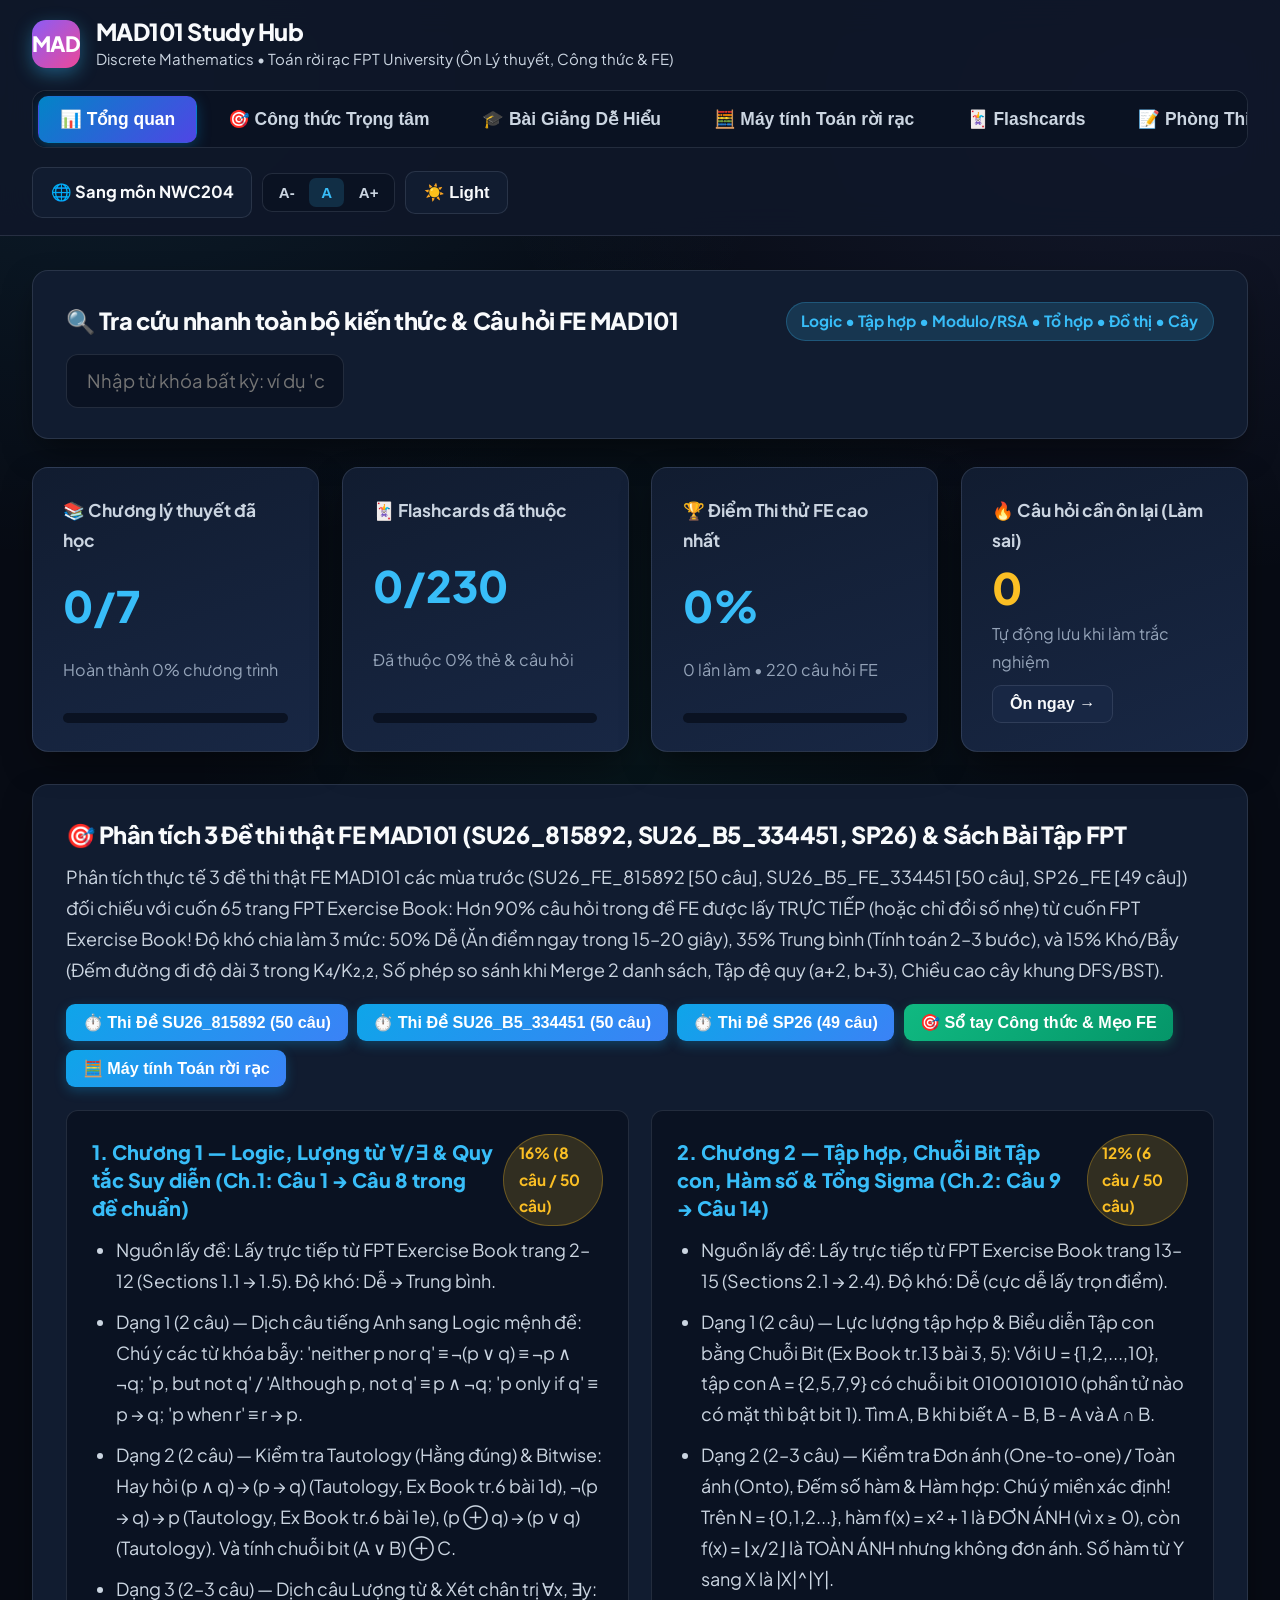
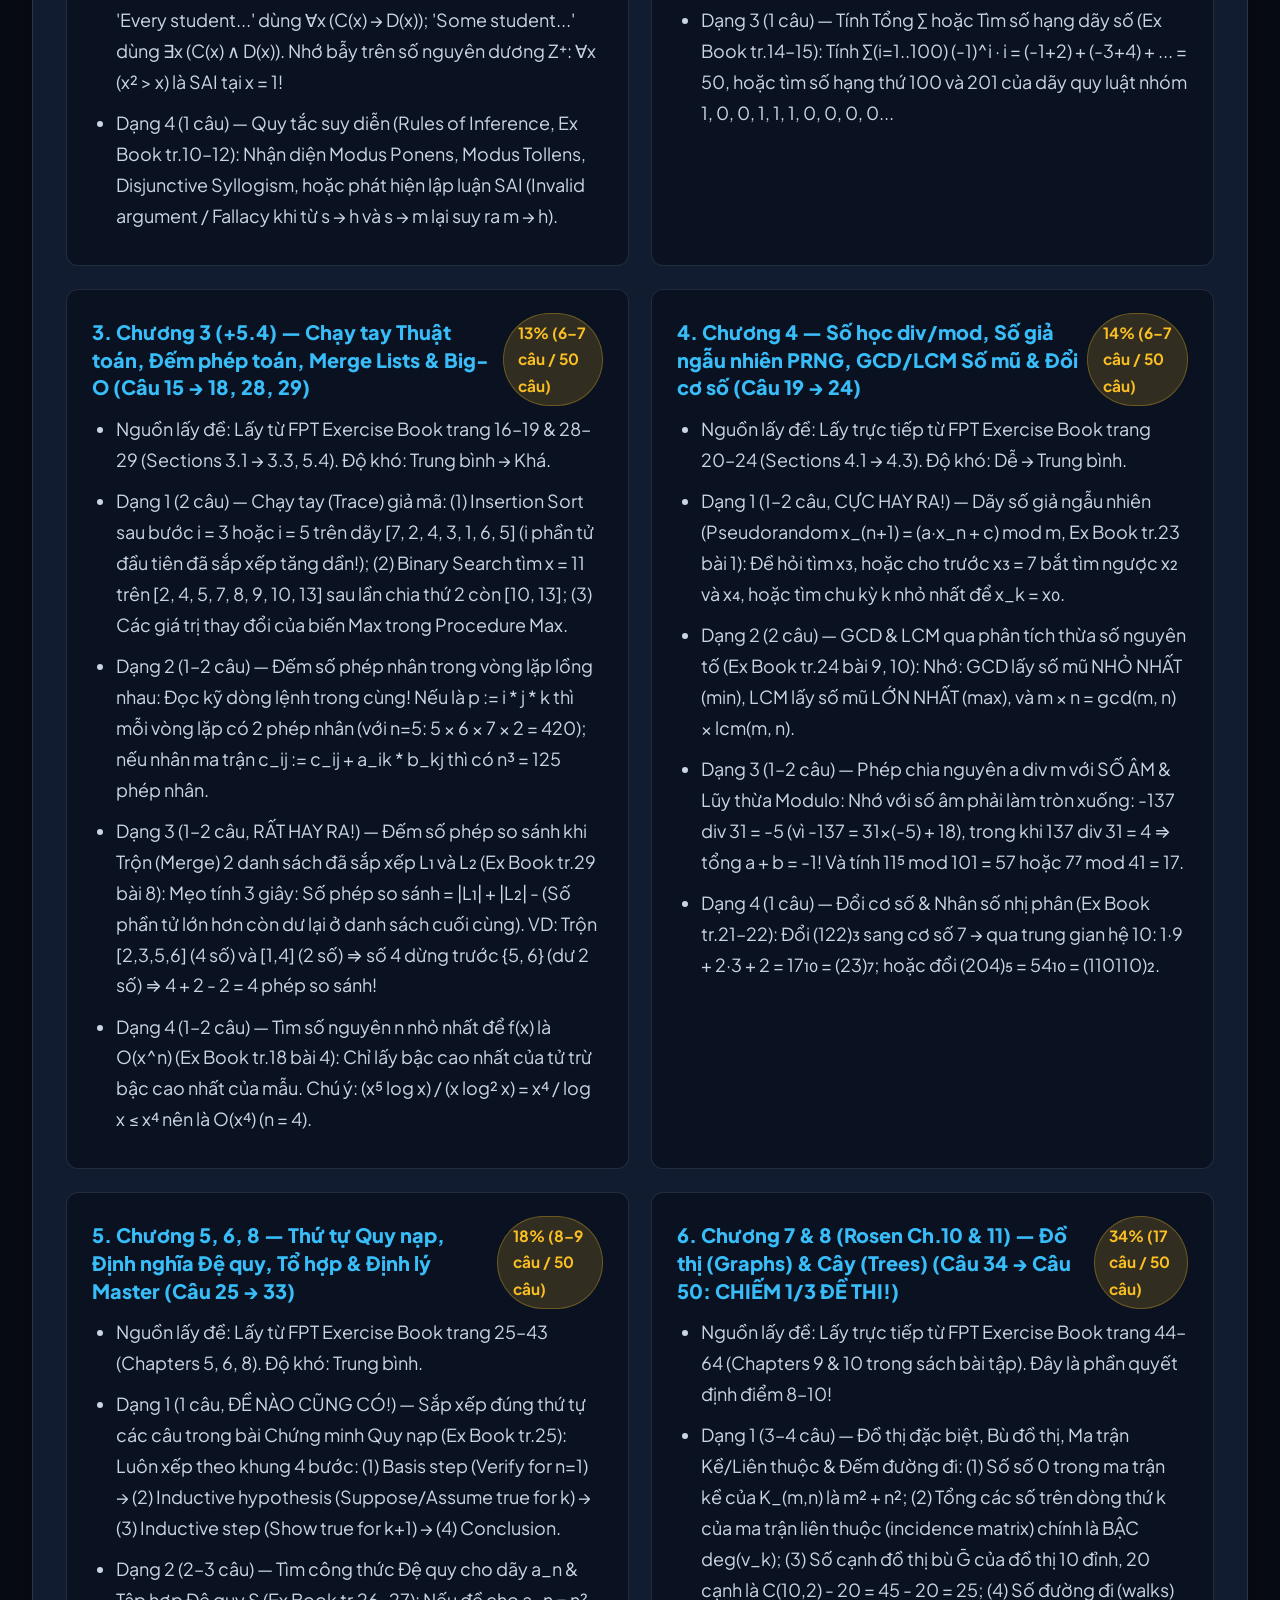
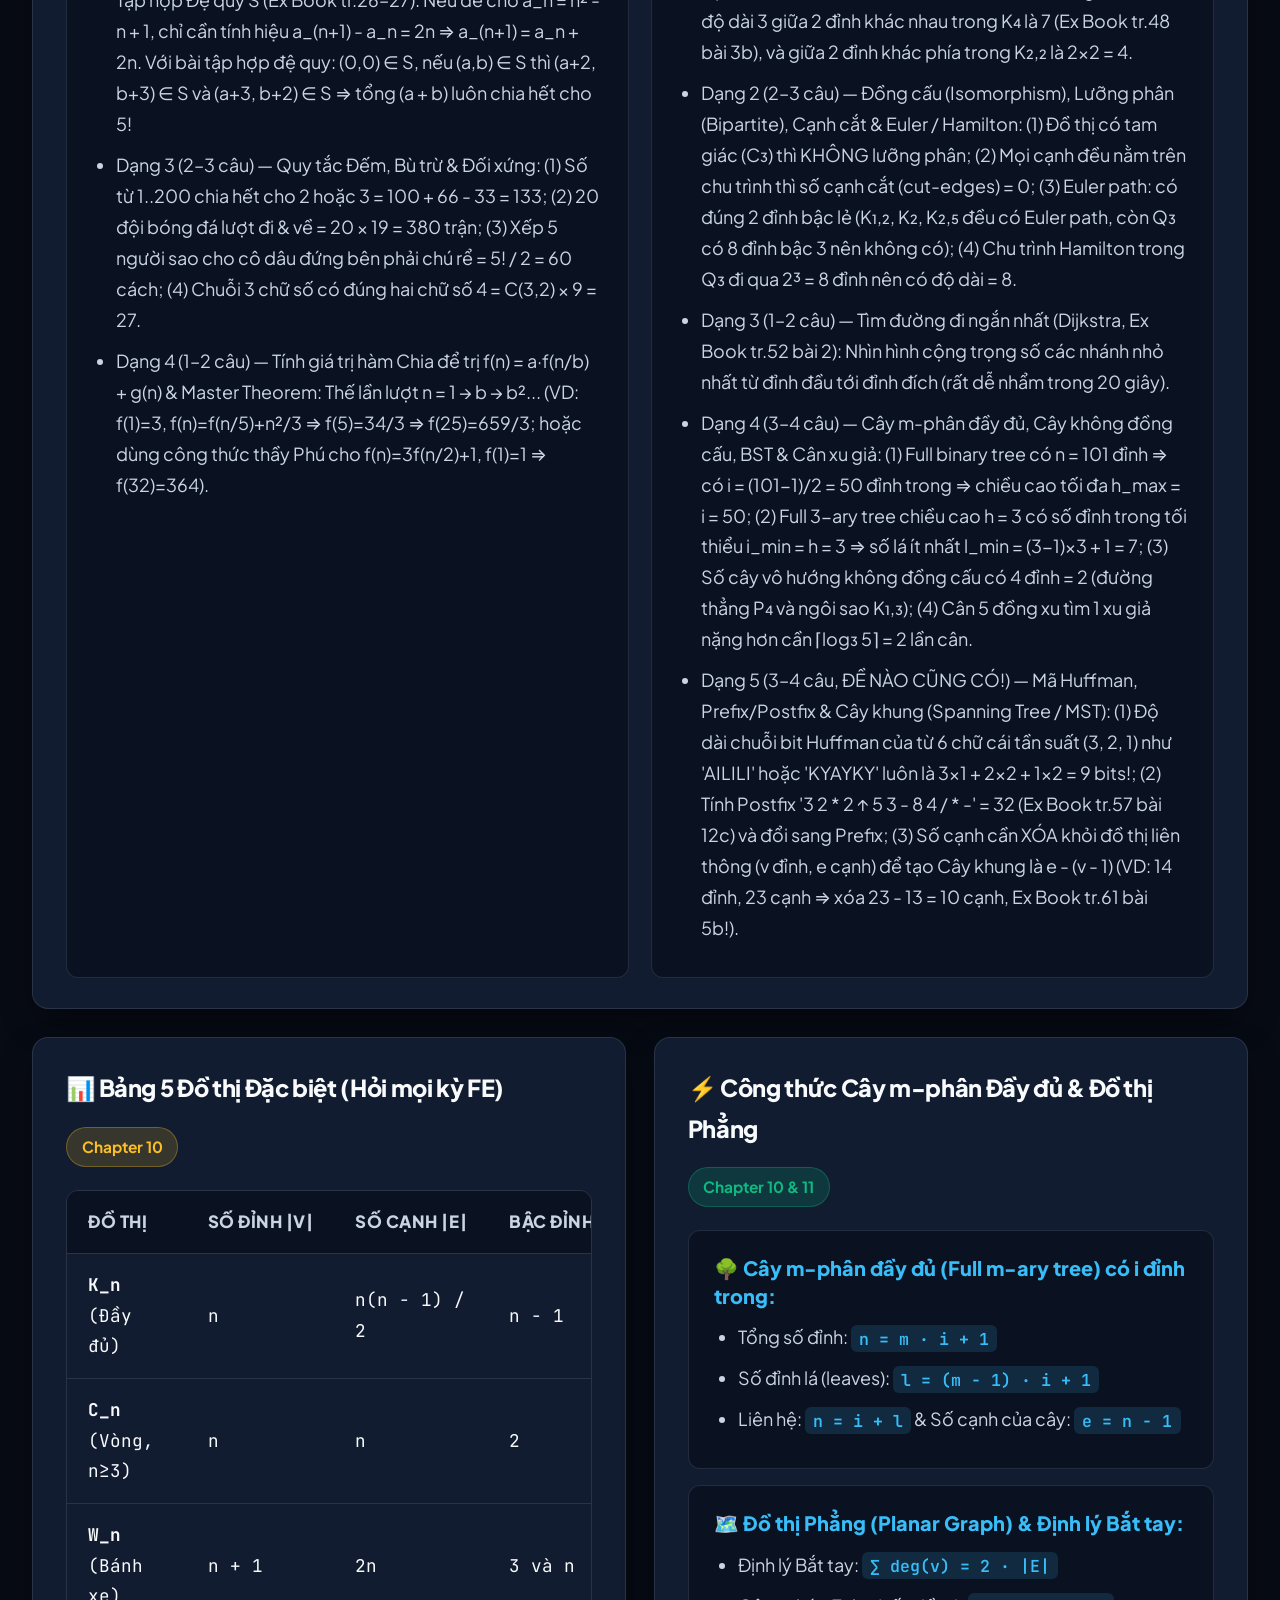
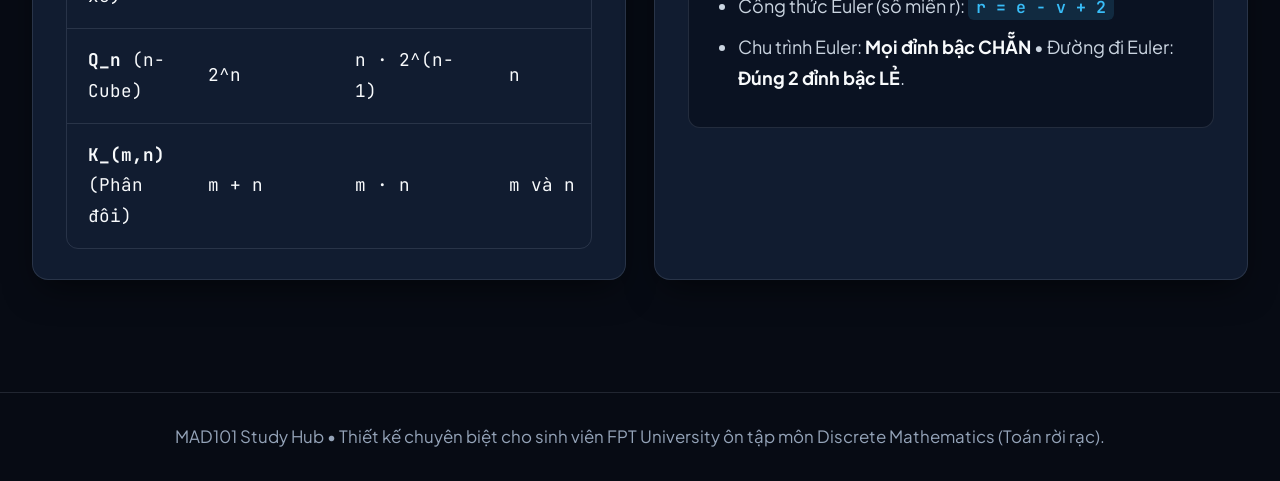
==== mad101.html @ f0895358 "On thi" ====
<!DOCTYPE html>
<html lang="vi">
<head>
  <meta charset="UTF-8" />
  <meta name="viewport" content="width=device-width, initial-scale=1.0" />
  <title>MAD101 Study Hub — Discrete Mathematics (FPT University)</title>
  <link rel="preconnect" href="https://fonts.googleapis.com" />
  <link rel="preconnect" href="https://fonts.gstatic.com" crossorigin />
  <link href="https://fonts.googleapis.com/css2?family=Inter:wght@400;500;600;700;800&family=JetBrains+Mono:wght@500;700&family=Plus+Jakarta+Sans:wght@500;600;700;800&display=swap" rel="stylesheet" />
  <link rel="stylesheet" href="css/styles.css" />
</head>
<body>
  <!-- Header -->
  <header class="app-header">
    <div class="header-inner">
      <a href="#" class="brand" onclick="switchTab('dashboard'); return false;">
        <div class="brand-logo" style="background:linear-gradient(135deg,#8b5cf6,#ec4899);">MAD</div>
        <div>
          <span class="brand-title">MAD101 Study Hub</span>
          <span class="brand-subtitle">Discrete Mathematics • Toán rời rạc FPT University (Ôn Lý thuyết, Công thức &amp; FE)</span>
        </div>
      </a>

      <nav class="nav-tabs" aria-label="Điều hướng chính">
        <button class="nav-tab active" data-tab="dashboard">📊 Tổng quan</button>
        <button class="nav-tab" data-tab="cheatsheet">🎯 Công thức Trọng tâm</button>
        <button class="nav-tab" data-tab="theory">🎓 Bài Giảng Dễ Hiểu</button>
        <button class="nav-tab" data-tab="tools">🧮 Máy tính Toán rời rạc</button>
        <button class="nav-tab" data-tab="flashcards">🃏 Flashcards</button>
        <button class="nav-tab" data-tab="quiz">📝 Phòng Thi Thử FE (60p)</button>
      </nav>

      <div class="header-actions">
        <a href="index.html" class="icon-btn" style="text-decoration:none;" title="Chuyển sang trang học môn NWC204 (Computer Networking)">🌐 Sang môn NWC204</a>
        <div class="font-size-group" title="Điều chỉnh kích thước chữ trên toàn trang">
          <button class="font-btn" data-scale="0.95" onclick="setFontScale(0.95)">A-</button>
          <button class="font-btn active" data-scale="1.05" onclick="setFontScale(1.05)">A</button>
          <button class="font-btn" data-scale="1.18" onclick="setFontScale(1.18)">A+</button>
        </div>
        <button class="icon-btn" id="theme-toggle-btn" title="Đổi giao diện Sáng / Tối">☀️ Light</button>
      </div>
    </div>
  </header>

  <!-- Main Content -->
  <main class="main-container">
    <!-- ==================== TAB 1: DASHBOARD ==================== -->
    <section class="tab-panel active" id="tab-dashboard">
      <!-- Quick Global Search -->
      <div class="card" style="margin-bottom:1.5rem;">
        <div class="card-header" style="margin-bottom:0.65rem;">
          <div class="card-title">🔍 Tra cứu nhanh toàn bộ kiến thức &amp; Câu hỏi FE MAD101</div>
          <span class="badge">Logic • Tập hợp • Modulo/RSA • Tổ hợp • Đồ thị • Cây</span>
        </div>
        <input
          type="text"
          id="global-search-input"
          class="form-control"
          placeholder="Nhập từ khóa bất kỳ: ví dụ 'contrapositive', 'Euler', 'Pigeonhole', 'RSA', 'm-ary tree', 'Master theorem', 'prefix'..."
        />
        <div
          id="global-search-results"
          style="display:none;margin-top:0.75rem;background:var(--bg-input);border:1px solid var(--border);border-radius:8px;max-height:360px;overflow-y:auto;"
        ></div>
      </div>

      <!-- Progress Stats -->
      <div class="grid-4">
        <div class="card stat-card">
          <span class="stat-label">📚 Chương lý thuyết đã học</span>
          <div class="stat-value" id="stat-chapters-val">0/8</div>
          <div class="stat-sub" id="stat-chapters-sub">Hoàn thành 0% chương trình</div>
          <div class="progress-bar"><div class="progress-fill" id="stat-chapters-bar" style="width:0%"></div></div>
        </div>

        <div class="card stat-card">
          <span class="stat-label">🃏 Flashcards đã thuộc</span>
          <div class="stat-value" id="stat-fc-val">0/52</div>
          <div class="stat-sub" id="stat-fc-sub">Đã thuộc 0% thẻ &amp; câu hỏi</div>
          <div class="progress-bar"><div class="progress-fill" id="stat-fc-bar" style="width:0%"></div></div>
        </div>

        <div class="card stat-card">
          <span class="stat-label">🏆 Điểm Thi thử FE cao nhất</span>
          <div class="stat-value" id="stat-quiz-val">0%</div>
          <div class="stat-sub" id="stat-quiz-sub">0 lần làm bài</div>
          <div class="progress-bar"><div class="progress-fill" id="stat-quiz-bar" style="width:0%"></div></div>
        </div>

        <div class="card stat-card">
          <span class="stat-label">🔥 Câu hỏi cần ôn lại (Làm sai)</span>
          <div class="stat-value" id="stat-wrong-val" style="color:var(--warning);">0</div>
          <div class="stat-sub">Tự động lưu khi làm trắc nghiệm</div>
          <div style="margin-top:0.5rem;">
            <button class="btn btn-secondary btn-sm" onclick="switchTab('quiz')">Ôn ngay &rarr;</button>
          </div>
        </div>
      </div>

      <!-- FE Breakdown -->
      <div class="card" id="fe-analysis-container" style="margin-bottom:1.5rem;"></div>

      <!-- Quick Reference Summary Tables -->
      <div class="grid-2">
        <div class="card">
          <div class="card-header">
            <h2 class="card-title">📊 Bảng 5 Đồ thị Đặc biệt (Hỏi mọi kỳ FE)</h2>
            <span class="badge badge-warning">Chapter 10</span>
          </div>
          <div class="table-wrap">
            <table>
              <thead>
                <tr>
                  <th>Đồ thị</th>
                  <th>Số đỉnh |V|</th>
                  <th>Số cạnh |E|</th>
                  <th>Bậc đỉnh</th>
                  <th>Sắc số χ(G)</th>
                </tr>
              </thead>
              <tbody class="mono">
                <tr><td><strong>K_n</strong> (Đầy đủ)</td><td>n</td><td>n(n - 1) / 2</td><td>n - 1</td><td>n</td></tr>
                <tr><td><strong>C_n</strong> (Vòng, n≥3)</td><td>n</td><td>n</td><td>2</td><td>2 (n chẵn) / 3 (n lẻ)</td></tr>
                <tr><td><strong>W_n</strong> (Bánh xe)</td><td>n + 1</td><td>2n</td><td>3 và n</td><td>3 (n chẵn) / 4 (n lẻ)</td></tr>
                <tr><td><strong>Q_n</strong> (n-Cube)</td><td>2^n</td><td>n · 2^(n-1)</td><td>n</td><td>2 (Phân đôi)</td></tr>
                <tr><td><strong>K_(m,n)</strong> (Phân đôi)</td><td>m + n</td><td>m · n</td><td>m và n</td><td>2 (Phân đôi)</td></tr>
              </tbody>
            </table>
          </div>
        </div>

        <div class="card">
          <div class="card-header">
            <h2 class="card-title">⚡ Công thức Cây m-phân Đầy đủ &amp; Đồ thị Phẳng</h2>
            <span class="badge badge-success">Chapter 10 &amp; 11</span>
          </div>
          <div class="theory-box" style="margin-bottom:0.85rem;">
            <h4>🌳 Cây m-phân đầy đủ (Full m-ary tree) có i đỉnh trong:</h4>
            <ul>
              <li>Tổng số đỉnh: <strong><code>n = m · i + 1</code></strong></li>
              <li>Số đỉnh lá (leaves): <strong><code>l = (m - 1) · i + 1</code></strong></li>
              <li>Liên hệ: <strong><code>n = i + l</code></strong> &amp; Số cạnh của cây: <strong><code>e = n - 1</code></strong></li>
            </ul>
          </div>
          <div class="theory-box">
            <h4>🗺️ Đồ thị Phẳng (Planar Graph) &amp; Định lý Bắt tay:</h4>
            <ul>
              <li>Định lý Bắt tay: <strong><code>∑ deg(v) = 2 · |E|</code></strong></li>
              <li>Công thức Euler (số miền r): <strong><code>r = e - v + 2</code></strong></li>
              <li>Chu trình Euler: <strong>Mọi đỉnh bậc CHẴN</strong> • Đường đi Euler: <strong>Đúng 2 đỉnh bậc LẺ</strong>.</li>
            </ul>
          </div>
        </div>
      </div>
    </section>

    <!-- ==================== TAB 2: CHEAT SHEET (CÔNG THỨC TRỌNG TÂM) ==================== -->
    <section class="tab-panel" id="tab-cheatsheet">
      <div class="card" style="margin-bottom:1.5rem;">
        <div class="card-header" style="margin-bottom:0.85rem;">
          <div>
            <h2 class="card-title">🎯 Sổ tay Tổng hợp Công thức &amp; Mẹo Giải Nhanh FE MAD101</h2>
            <p style="font-size:0.95rem;color:var(--text-secondary);margin-top:0.25rem;">
              Tổng hợp toàn bộ công thức tính nhanh cho 8 chuyên đề trong đề thi cuối kỳ MAD101.
            </p>
          </div>
          <span class="badge badge-warning">Chuẩn Rosen</span>
        </div>
        <input
          type="text"
          id="cheatsheet-filter-input"
          class="form-control"
          placeholder="🔎 Gõ từ khóa để lọc nhanh công thức (VD: 'contrapositive', 'Euler', 'Pigeonhole', 'RSA', 'Master', 'm-ary', 'Preorder')..."
        />
      </div>

      <div class="card" style="margin-bottom:1.5rem;">
        <div class="card-header">
          <h3 class="card-title">⚡ Bảng Phản Xạ: "Nhìn Dạng Bài Đề FE &rarr; Áp Dụng Công Thức Ngay"</h3>
          <span class="badge">Mẹo Giải 15 Giây</span>
        </div>
        <div class="table-wrap">
          <table>
            <thead>
              <tr>
                <th style="width:20%;">Chuyên đề</th>
                <th style="width:42%;">Khi đề bài hỏi...</th>
                <th style="width:38%;">Công thức &amp; Cách bấm máy / Giải nhanh ✅</th>
              </tr>
            </thead>
            <tbody>
              <tr class="cs-item">
                <td><span class="badge">Ch.1: Logic</span></td>
                <td>Tìm mệnh đề tương đương với <code>p → q</code> hoặc tìm <strong>Contrapositive / Converse / Inverse</strong>?</td>
                <td>• <strong>Tương đương với <code>p → q</code>:</strong> <strong><code>¬q → ¬p</code></strong> (Contrapositive) và <strong><code>¬p ∨ q</code></strong>.<br/>• <strong>Converse (Đảo):</strong> <code>q → p</code><br/>• <strong>Inverse (Nghịch đảo):</strong> <code>¬p → ¬q</code><br/>• <strong>Phủ định <code>¬(p → q)</code>:</strong> <strong><code>p ∧ ¬q</code></strong>.</td>
              </tr>
              <tr class="cs-item">
                <td><span class="badge">Ch.1: Suy diễn</span></td>
                <td>Phân biệt 4 quy tắc suy diễn: <strong>Modus Ponens, Modus Tollens, Hypothetical Syllogism, Disjunctive Syllogism</strong>?</td>
                <td>• <strong>Modus Ponens:</strong> <code>p</code> và <code>p → q</code> &rArr; <code>q</code><br/>• <strong>Modus Tollens:</strong> <code>¬q</code> và <code>p → q</code> &rArr; <code>¬p</code><br/>• <strong>Hypothetical Syllogism:</strong> <code>p → q</code> và <code>q → r</code> &rArr; <code>p → r</code><br/>• <strong>Disjunctive Syllogism:</strong> <code>p ∨ q</code> và <code>¬p</code> &rArr; <code>q</code>.</td>
              </tr>
              <tr class="cs-item">
                <td><span class="badge">Ch.2: Tập hợp &amp; Hàm</span></td>
                <td>Cho <code>|A| = m</code> và <code>|B| = n</code>. Đếm số tập con, tổng số hàm, số hàm đơn ánh (One-to-one) và song ánh (Bijection)?</td>
                <td>• Số phần tử của Power Set <code>|P(A)|</code> = <strong><code>2<sup>m</sup></code></strong><br/>• Tổng số hàm từ A sang B = <strong><code>n<sup>m</sup></code></strong><br/>• Số hàm <strong>đơn ánh (One-to-one)</strong> = <strong><code>P(n, m) = n! / (n - m)!</code></strong> (với m &le; n)<br/>• Số hàm <strong>song ánh (Bijection)</strong> = <strong><code>n!</code></strong> (khi m = n).</td>
              </tr>
              <tr class="cs-item">
                <td><span class="badge">Ch.3: Big-O</span></td>
                <td>Sắp xếp tốc độ tăng trưởng của các hàm hoặc tìm Big-O của tích/tổng?</td>
                <td>• Thứ tự tăng dần: <strong><code>1 &lt; log n &lt; n &lt; n log n &lt; n<sup>2</sup> &lt; n<sup>3</sup> &lt; 2<sup>n</sup> &lt; n!</code></strong>.<br/>• Tổng <code>f + g</code>: lấy hàm lớn hơn. Tích <code>f &middot; g</code>: nhân 2 bậc cao nhất với nhau.</td>
              </tr>
              <tr class="cs-item">
                <td><span class="badge badge-warning">Ch.4: Modulo &amp; RSA</span></td>
                <td>Tính thương <code>q</code> và số dư <code>r</code> khi chia số âm <code>a &lt; 0</code> cho <code>d &gt; 0</code> (VD: <code>-23</code> chia <code>5</code>)?</td>
                <td>• Nhớ: <strong>Số dư <code>r</code> LUÔN phải thỏa mãn <code>0 &le; r &lt; d</code></strong>!<br/>• Lấy <code>q = ⌊a / d⌋</code> (làm tròn xuống sâu hơn về âm): <code>-23 = 5 &times; (-5) + 2</code> &rArr; <strong><code>q = -5, r = 2</code></strong>.</td>
              </tr>
              <tr class="cs-item">
                <td><span class="badge badge-warning">Ch.4: Modulo &amp; RSA</span></td>
                <td>Tìm nghịch đảo của <code>a mod m</code> hoặc tìm khóa giải mã <code>d</code> trong hệ mật <strong>RSA</strong> (cho <code>p, q, e</code>)?</td>
                <td>• <strong>Nghịch đảo <code>a mod m</code>:</strong> Lấy từng đáp án nhân với <code>a</code> rồi chia <code>m</code>, đáp án nào dư <code>1</code> là đúng!<br/>• <strong>RSA:</strong> Tính <code>&phi;(n) = (p - 1)(q - 1)</code>. Tìm đáp án <code>d</code> sao cho <strong><code>(e &times; d) mod &phi;(n) = 1</code></strong>.</td>
              </tr>
              <tr class="cs-item">
                <td><span class="badge badge-warning">Ch.6: Đếm &amp; Tổ hợp</span></td>
                <td>Nguyên lý Chuồng bồ câu (<strong>Pigeonhole</strong>) &amp; Chia kẹo Euler (<strong>Tổ hợp lặp</strong>)?</td>
                <td>• <strong>Pigeonhole:</strong> Có <code>N</code> vật vào <code>k</code> hộp &rArr; có hộp chứa ít nhất <strong><code>⌈N / k⌉</code></strong> vật. Cần <strong><code>N = k(r - 1) + 1</code></strong> vật để chắc chắn có <code>r</code> vật cùng hộp.<br/>• <strong>Chia kẹo Euler</strong> (<code>x<sub>1</sub> + ... + x<sub>n</sub> = r</code> với <code>x<sub>i</sub> &ge; 0</code>): <strong><code>C(n + r - 1, r)</code></strong>.</td>
              </tr>
              <tr class="cs-item">
                <td><span class="badge badge-warning">Ch.8: Truy hồi &amp; Master</span></td>
                <td>Giải hệ thức truy hồi <code>a_n = c₁·a_(n-1) + c₂·a_(n-2)</code> và Định lý Master <code>T(n) = a·T(n/b) + c·n^d</code>?</td>
                <td>• <strong>Truy hồi:</strong> Giải PT đặc trưng <strong><code>r<sup>2</sup> - c<sub>1</sub>&middot;r - c<sub>2</sub> = 0</code></strong>. Nếu 2 nghiệm <code>r<sub>1</sub> &ne; r<sub>2</sub> &rArr; a<sub>n</sub> = &alpha;&middot;r<sub>1</sub><sup>n</sup> + &beta;&middot;r<sub>2</sub><sup>n</sup></code>; nếu nghiệm kép <code>r<sub>0</sub> &rArr; a<sub>n</sub> = (&alpha; + &beta;&middot;n)r<sub>0</sub><sup>n</sup></code>.<br/>• <strong>Master:</strong> So sánh <code>a</code> và <code>b<sup>d</sup></code>: Nếu <code>a = b<sup>d</sup> &rArr; O(n<sup>d</sup> log n)</code>; nếu <code>a &gt; b<sup>d</sup> &rArr; O(n<sup>log<sub>b</sub> a</sup>)</code>; nếu <code>a &lt; b<sup>d</sup> &rArr; O(n<sup>d</sup>)</code>.</td>
              </tr>
              <tr class="cs-item">
                <td><span class="badge badge-success">Ch.9: Quan hệ</span></td>
                <td>Khi nào quan hệ <code>R</code> là <strong>Quan hệ tương đương (Equivalence)</strong> hoặc <strong>Thứ tự bộ phận (Poset)</strong>?</td>
                <td>• <strong>Equivalence relation:</strong> Phản xạ (Reflexive) + <strong>Đối xứng (Symmetric)</strong> + Bắc cầu (Transitive).<br/>• <strong>Partial ordering (Poset):</strong> Phản xạ (Reflexive) + <strong>Phản xứng (Antisymmetric)</strong> + Bắc cầu (Transitive).</td>
              </tr>
              <tr class="cs-item">
                <td><span class="badge badge-success">Ch.10 &amp; 11: Đồ thị &amp; Cây</span></td>
                <td>Tính số miền đồ thị phẳng, số lá của cây <code>m</code>-phân đầy đủ, và giá trị biểu thức Prefix / Postfix?</td>
                <td>• <strong>Đồ thị phẳng:</strong> <strong><code>r = e - v + 2</code></strong> (nhớ tìm <code>e</code> từ <code>2e = &sum; deg(v)</code>).<br/>• <strong>Cây <code>m</code>-phân đầy đủ:</strong> <strong><code>n = m&middot;i + 1</code></strong> và <strong><code>l = (m - 1)&middot;i + 1</code></strong>.<br/>• <strong>Prefix</strong> (quét từ phải sang trái) • <strong>Postfix</strong> (quét từ trái sang phải).</td>
              </tr>
              <tr class="cs-item">
                <td><span class="badge">File Thầy Phú (Mục 1 &amp; 2)</span></td>
                <td><strong>Luật hấp thụ</strong>, <strong>Hàm ngược <code>f<sup>-1</sup>(y)</code></strong>, <strong>Hàm hợp <code>(g ◦ f)(x)</code></strong> &amp; <strong>Tổng kép <code>&sum;&sum;</code></strong>?</td>
                <td>• <strong>Luật hấp thụ:</strong> <strong><code>p &or; (p &and; q) &equiv; p</code></strong> và <strong><code>p &and; (p &or; q) &equiv; p</code></strong>.<br/>• <strong>Hàm ngược:</strong> <code>f(x) = ax + b &rArr; <strong>f<sup>-1</sup>(y) = (y - b)/a</strong></code> (chỉ có khi f là song ánh).<br/>• <strong>Hàm hợp:</strong> <code>(g ◦ f)(x) = g(f(x))</code> (thay nguyên biểu thức f(x) vào biến x của g).</td>
              </tr>
              <tr class="cs-item">
                <td><span class="badge badge-warning">File Thầy Phú (Mục 3 &amp; 4)</span></td>
                <td><strong>Đổi tiền Tham lam (Greedy)</strong>, <strong>Số giả ngẫu nhiên</strong> &amp; <strong>Mã hóa Bảng chữ cái (STOP &rarr; MPAD)</strong>?</td>
                <td>• <strong>Greedy Change-Making:</strong> Luôn lấy tối đa đồng xu mệnh giá lớn nhất trước (VD: 23 = 2&times;10 + 1&times;2 + 1&times;1 = <strong>4 xu</strong>).<br/>• <strong>Số giả ngẫu nhiên:</strong> <strong><code>x<sub>n+1</sub> = (a&middot;x<sub>n</sub> + c) mod m</code></strong>.<br/>• <strong>Mã hóa chữ cái (A=0..Z=25):</strong> Thay số thứ tự chữ cái vào <code>f(x) = (ax + b) mod 26</code>.</td>
              </tr>
              <tr class="cs-item">
                <td><span class="badge badge-warning">File Thầy Phú (Mục 6.4 &amp; 6.5)</span></td>
                <td>Đếm chuỗi bit <strong>không có 2 số 1 liên tiếp</strong> &amp; Công thức tính chính xác <code>C<sub>1</sub>, C<sub>2</sub></code> của <strong>Định lý Master</strong>?</td>
                <td>• <strong>Không có 2 số 1 liên tiếp:</strong> <code>a<sub>n</sub> = a<sub>n-1</sub> + a<sub>n-2</sub></code> với <strong><code>a<sub>1</sub>=2, a<sub>2</sub>=3, a<sub>3</sub>=5, a<sub>4</sub>=8, a<sub>5</sub>=13, a<sub>6</sub>=21</code></strong>.<br/>• <strong>Master chính xác</strong> (<code>f(n) = a&middot;f(n/b) + c</code>): <strong><code>f(n) = C<sub>1</sub>&middot;n<sup>log<sub>b</sub> a</sup> + C<sub>2</sub></code></strong> với <strong><code>C<sub>1</sub> = f(1) + c/(a-1)</code></strong> và <strong><code>C<sub>2</sub> = -c/(a-1)</code></strong>.</td>
              </tr>
              <tr class="cs-item">
                <td><span class="badge badge-success">File Thầy Phú (Mục 7 &amp; 8)</span></td>
                <td>Phân biệt <strong>Đồ thị Đơn / Đa / Giả</strong>, <strong>Đỉnh cắt</strong>, <strong>Cây cân bằng</strong>, <strong>Mã tiền tố (Prefix code)</strong> &amp; <strong>Prim vs. Kruskal</strong>?</td>
                <td>• <strong>Simple graph:</strong> Không cạnh bội, không khuyên | <strong>Multigraph:</strong> Có cạnh bội | <strong>Pseudograph:</strong> Có cả cạnh bội &amp; khuyên (self-loop).<br/>• <strong>Cây cân bằng:</strong> Mọi lá ở mức <code>h</code> hoặc <code>h - 1</code>.<br/>• <strong>Prefix code:</strong> Không có mã nào là phần đầu của mã khác.<br/>• <strong>Prim:</strong> Mở rộng từ 1 đỉnh | <strong>Kruskal:</strong> Sắp xếp tất cả cạnh tăng dần rồi chọn cạnh không tạo chu trình.</td>
              </tr>
            </tbody>
          </table>
        </div>
      </div>

      <!-- STEP BY STEP EASY GUIDE FOR ALL 8 CORE TOPICS -->
      <div class="card">
        <div class="card-header">
          <div>
            <h3 class="card-title">🌟 Cẩm Nang Hiểu Bản Chất &amp; Giải Chi Tiết 8 Chủ Đề Trọng Tâm MAD101 (Dễ Hiểu Nhất)</h3>
            <p style="font-size:0.92rem;color:var(--text-secondary);">Giải thích bằng ngôn ngữ đời thường kèm ví dụ tính từng bước như trong bài thi thật:</p>
          </div>
          <span class="badge badge-success">Đầy Đủ 100%</span>
        </div>

        <div class="grid-2">
          <div class="theory-box cs-item">
            <h4>1. Logic Mệnh Đề &amp; Quy Tắc Suy Diễn (Chương 1)</h4>
            <ul>
              <li><strong>Cách nhớ Phép kéo theo <code>p &rarr; q</code> ("Nếu p thì q"):</strong>
                <br/>Hãy tưởng tượng lời hứa: <em>"Nếu bạn được 10 điểm (p), tôi sẽ thưởng trà sữa (q)"</em>. Lời hứa chỉ bị coi là <strong>NÓI DỐI (False)</strong> trong trường hợp duy nhất: <strong>Bạn được 10 điểm (p = True) nhưng tôi KHÔNG thưởng (q = False)</strong>. Mọi trường hợp khác đều là <strong>True</strong>!
              </li>
              <li><strong>3 Biến thể của <code>p &rarr; q</code> (Rất hay hỏi):</strong>
                <br/>• <strong>Converse (Đảo):</strong> <code>q &rarr; p</code> (Đổi chỗ 2 vế).
                <br/>• <strong>Inverse (Nghịch đảo):</strong> <code>&not;p &rarr; &not;q</code> (Giữ nguyên vị trí, thêm NOT vào cả 2 vế).
                <br/>• <strong>Contrapositive (Phản đảo):</strong> <code>&not;q &rarr; &not;p</code> (Vừa đổi chỗ vừa thêm NOT &rarr; <strong>LUÔN TƯƠNG ĐƯƠNG với <code>p &rarr; q</code></strong>!).
              </li>
              <li><strong>2 Công thức biến đổi quan trọng nhất:</strong>
                <br/>• <code>p &rarr; q &equiv; &not;p &or; q</code> (Đổi kéo theo sang tuyển OR).
                <br/>• <code>&not;(p &rarr; q) &equiv; p &and; &not;q</code> (Phủ định của kéo theo).
              </li>
              <li><strong>Phủ định lượng từ:</strong> Đổi <code>&forall;</code> thành <code>&exist;</code> (hoặc <code>&exist;</code> thành <code>&forall;</code>) rồi phủ định mệnh đề bên trong. VD: <code>&not;[&forall;x (x<sup>2</sup> &gt; x)] &equiv; &exist;x (x<sup>2</sup> &le; x)</code>.</li>
            </ul>
          </div>

          <div class="theory-box cs-item">
            <h4>2. Tập Hợp, Hàm Số &amp; Hàm Sàn / Trần (Chương 2)</h4>
            <ul>
              <li><strong>Đếm số phần tử của Tập lũy thừa <code>P(A)</code>:</strong>
                <br/>Nếu tập <code>A</code> có <code>n</code> phần tử thì tập hợp chứa mọi tập con của <code>A</code> có <strong><code>|P(A)| = 2<sup>n</sup></code></strong> phần tử.
                <br/><em>Ví dụ:</em> <code>A = {a, b, {c, d}, &empty;}</code> có <strong>4 phần tử</strong> (vì <code>{c, d}</code> được tính là 1 phần tử) &rArr; <code>|P(A)| = 2<sup>4</sup> = 16</code>.
              </li>
              <li><strong>Phân biệt Đơn ánh, Toàn ánh, Song ánh (<code>f: A &rarr; B</code> với <code>|A| = m, |B| = n</code>):</strong>
                <br/>• <strong>Đơn ánh (One-to-one / Injective):</strong> Mỗi người ở A chọn 1 ghế RIÊNG ở B (không ai chung ghế). Điều kiện: <code>m &le; n</code>. Số hàm đơn ánh = <strong><code>P(n, m) = n &times; (n-1) &times; ... &times; (n-m+1)</code></strong>.
                <br/>• <strong>Toàn ánh (Onto / Surjective):</strong> Mọi ghế ở B đều có ít nhất 1 người ngồi (không ghế nào trống). Điều kiện: <code>m &ge; n</code>.
                <br/>• <strong>Song ánh (Bijection):</strong> Vừa đơn ánh vừa toàn ánh (<code>m = n</code>, số hàm = <strong><code>n!</code></strong>).
                <br/>• <strong>Tổng số hàm bất kỳ từ A sang B:</strong> <strong><code>n<sup>m</sup></code></strong> (Mỗi phần tử trong m phần tử của A có n lựa chọn ở B).
              </li>
              <li><strong>Hàm Sàn <code>⌊x⌋</code> (làm tròn xuống) &amp; Hàm Trần <code>⌈x⌉</code> (làm tròn lên):</strong>
                <br/>Chú ý với số âm: <code>-3.4</code> nằm giữa <code>-4</code> và <code>-3</code> &rArr; làm tròn xuống là <strong><code>⌊-3.4⌋ = -4</code></strong>, làm tròn lên là <strong><code>⌈-3.4⌉ = -3</code></strong>.
              </li>
            </ul>
          </div>

          <div class="theory-box cs-item">
            <h4>3. Độ Phức Tạp Thuật Toán Big-O (Chương 3)</h4>
            <ul>
              <li><strong>Quy tắc tìm nhanh Big-O của một biểu thức:</strong>
                <br/>1. <strong>Bỏ mọi hằng số nhân</strong> và <strong>chỉ giữ lại thành phần tăng nhanh nhất</strong> khi <code>n &rarr; &infin;</code>.
                <br/>2. <strong>Bảng xếp hạng tốc độ tăng (từ nhỏ đến lớn):</strong>
                <br/>👉 <strong><code>O(1) &lt; O(log n) &lt; O(n) &lt; O(n log n) &lt; O(n<sup>2</sup>) &lt; O(n<sup>3</sup>) &lt; O(2<sup>n</sup>) &lt; O(n!)</code></strong>
              </li>
              <li><strong>Ví dụ giải nhanh:</strong>
                <br/>Cho <code>f(n) = (n<sup>2</sup> + 8n)(n&middot;log n + 5) + 10n<sup>3</sup></code>:
                <br/>• Trong ngoặc thứ nhất, bậc lớn nhất là <code>n<sup>2</sup></code>.
                <br/>• Trong ngoặc thứ hai, bậc lớn nhất là <code>n&middot;log n</code>.
                <br/>• Nhân 2 ngoặc lại được <code>n<sup>3</sup>&middot;log n</code>. So với <code>10n<sup>3</sup></code> thì <code>n<sup>3</sup>&middot;log n</code> lớn hơn &rArr; Đáp án: <strong><code>O(n<sup>3</sup> log n)</code></strong>!
              </li>
            </ul>
          </div>

          <div class="theory-box cs-item">
            <h4>4. Số Học Modulo, GCD/LCM, Fermat &amp; Mật Mã RSA (Chương 4)</h4>
            <ul>
              <li><strong>Phép chia số âm <code>a = d&middot;q + r</code> (Số dư <code>r</code> không bao giờ âm!):</strong>
                <br/>Ví dụ chia <code>-23</code> cho <code>5</code>: Ta lấy thương âm nhỏ hơn là <code>q = -5</code> (vì <code>5 &times; (-5) = -25</code>), khi đó số dư <code>r = -23 - (-25) = 2</code> (thỏa mãn <code>0 &le; 2 &lt; 5</code>).
              </li>
              <li><strong>Tìm Nghịch đảo Modulo (Tìm <code>x</code> sao cho <code>a&middot;x &equiv; 1 (mod m)</code>):</strong>
                <br/><em>Ví dụ:</em> Tìm nghịch đảo của <code>5 mod 17</code> với các đáp án A. 3, B. 7, C. 10, D. 14.
                <br/>&rarr; Thử lấy <code>5 &times; 7 = 35</code>. Chia <code>35</code> cho <code>17</code> được <code>2</code> dư <strong><code>1</code></strong> &rArr; Khoanh ngay <strong><code>7</code></strong>!
              </li>
              <li><strong>Giải bài toán RSA trong 3 bước:</strong>
                <br/><em>Đề cho:</em> <code>p = 5, q = 11, e = 3</code>. Tìm khóa giải mã <code>d</code>?
                <br/>• <strong>Bước 1:</strong> Tính <code>&phi;(n) = (p - 1)(q - 1) = 4 &times; 10 = 40</code>.
                <br/>• <strong>Bước 2:</strong> Khóa <code>d</code> thỏa mãn <code>e &times; d &equiv; 1 (mod 40)</code>, tức <code>3 &times; d</code> chia <code>40</code> dư <code>1</code>.
                <br/>• <strong>Bước 3:</strong> Thử đáp án <code>d = 27</code>: <code>3 &times; 27 = 81 = 2 &times; 40 + 1</code> (dư 1) &rArr; Khoanh <strong><code>d = 27</code></strong>!
              </li>
            </ul>
          </div>

          <div class="theory-box cs-item">
            <h4>5. Nguyên Lý Chuồng Bồ Câu, Tổ Hợp Lặp &amp; Đếm Chuỗi (Chương 6)</h4>
            <ul>
              <li><strong>Nguyên lý Chuồng bồ câu (Pigeonhole Principle):</strong>
                <br/>• <em>Bài toán 1:</em> Có 100 sinh viên (<code>N = 100</code>) sinh trong 12 tháng (<code>k = 12</code>). Có ít nhất bao nhiêu người cùng tháng sinh? &rArr; <strong><code>⌈100 / 12⌉ = ⌈8.33⌉ = 9</code> người</strong>.
                <br/>• <em>Bài toán 2:</em> Có 5 mức điểm A, B, C, D, F (<code>k = 5</code>). Cần tối thiểu bao nhiêu sinh viên để chắc chắn có ít nhất <code>r = 6</code> người cùng điểm? &rArr; <strong><code>N = k&middot;(r - 1) + 1 = 5 &times; (6 - 1) + 1 = 26</code> người</strong>.
              </li>
              <li><strong>Chia kẹo Euler / Tổ hợp lặp (Chọn <code>r</code> vật từ <code>n</code> loại, hoặc phương trình <code>x<sub>1</sub> + x<sub>2</sub> + ... + x<sub>n</sub> = r</code>):</strong>
                <br/>• Công thức: <strong><code>C(n + r - 1, r)</code></strong>.
                <br/>• <em>Ví dụ:</em> Số nghiệm nguyên không âm của <code>x<sub>1</sub> + x<sub>2</sub> + x<sub>3</sub> + x<sub>4</sub> = 15</code> (có <code>n = 4</code> biến, tổng <code>r = 15</code>) là <code>C(4 + 15 - 1, 15) = C(18, 15) = C(18, 3) =</code> <strong><code>816</code></strong>.
              </li>
              <li><strong>Đếm số chuỗi hoán vị từ có chữ cái lặp:</strong>
                <br/><em>Ví dụ:</em> Từ <code>SUCCESS</code> có 7 chữ cái, trong đó <code>S</code> lặp 3 lần, <code>C</code> lặp 2 lần &rArr; Số chuỗi = <strong><code>7! / (3! &times; 2!) = 5040 / 12 = 420</code></strong>.
              </li>
            </ul>
          </div>

          <div class="theory-box cs-item">
            <h4>6. Hệ Thức Truy Hồi, Định Lý Master &amp; Quan Hệ (Chương 8 &amp; 9)</h4>
            <ul>
              <li><strong>Giải hệ thức truy hồi <code>a<sub>n</sub> = c<sub>1</sub>&middot;a<sub>n-1</sub> + c<sub>2</sub>&middot;a<sub>n-2</sub></code>:</strong>
                <br/><em>Ví dụ:</em> <code>a<sub>n</sub> = 5a<sub>n-1</sub> - 6a<sub>n-2</sub></code> &rArr; Chuyển vế thành phương trình đặc trưng: <code>r<sup>2</sup> - 5r + 6 = 0</code>.
                <br/>Bấm máy giải PT bậc 2 được 2 nghiệm <code>r<sub>1</sub> = 2, r<sub>2</sub> = 3</code> &rArr; Nghiệm tổng quát: <strong><code>a<sub>n</sub> = &alpha;&middot;2<sup>n</sup> + &beta;&middot;3<sup>n</sup></code></strong>. (Nếu có nghiệm kép <code>r<sub>0</sub></code> thì nhân thêm <code>n</code> vào số hạng thứ hai: <code>a<sub>n</sub> = (&alpha; + &beta;&middot;n)r<sub>0</sub><sup>n</sup></code>).
              </li>
              <li><strong>Định lý Master cho <code>T(n) = a&middot;T(n/b) + c&middot;n<sup>d</sup></code>:</strong>
                <br/>Tính giá trị <code>b<sup>d</sup></code> rồi so với <code>a</code>:
                <br/>• Nếu <code>a = b<sup>d</sup></code> &rArr; <strong><code>O(n<sup>d</sup> log n)</code></strong> | Nếu <code>a &gt; b<sup>d</sup></code> &rArr; <strong><code>O(n<sup>log<sub>b</sub> a</sup>)</code></strong> | Nếu <code>a &lt; b<sup>d</sup></code> &rArr; <strong><code>O(n<sup>d</sup>)</code></strong>.
              </li>
              <li><strong>Quan hệ (Relations) trên tập A (<code>|A| = n</code>):</strong>
                <br/>• <strong>Phản xạ (Reflexive):</strong> Có đủ mọi cặp <code>(a, a)</code> với mọi <code>a &isin; A</code>.
                <br/>• <strong>Đối xứng (Symmetric):</strong> Hễ có <code>(a, b)</code> là phải có <code>(b, a)</code>.
                <br/>• <strong>Phản xứng (Antisymmetric):</strong> Không bao giờ có đồng thời cả <code>(a, b)</code> và <code>(b, a)</code> khi <code>a &ne; b</code>.
                <br/>• <strong>Bắc cầu (Transitive):</strong> Hễ có <code>(a, b)</code> và <code>(b, c)</code> thì phải có mặt <code>(a, c)</code>.
              </li>
            </ul>
          </div>

          <div class="theory-box cs-item">
            <h4>7. Lý Thuyết Đồ Thị: Bắt Tay, Euler &amp; Đồ Thị Phẳng (Chương 10)</h4>
            <ul>
              <li><strong>Định lý Bắt tay (Handshaking Theorem):</strong>
                <br/>Tổng bậc của tất cả các đỉnh luôn gấp đôi số cạnh: <strong><code>&sum; deg(v) = 2&middot;|E|</code></strong>.
                <br/><em>Ví dụ:</em> Đồ thị có 15 cạnh, trong đó có 6 đỉnh bậc 3, các đỉnh còn lại có bậc 2. Hỏi có tất cả bao nhiêu đỉnh?
                <br/>&rarr; Tổng bậc = <code>2 &times; 15 = 30</code>. Gọi <code>x</code> là số đỉnh bậc 2: <code>6&times;3 + 2x = 30 &rArr; 2x = 12 &rArr; x = 6</code>. Tổng số đỉnh = <code>6 + 6 =</code> <strong><code>12 đỉnh</code></strong>!
              </li>
              <li><strong>Chu trình Euler vs. Đường đi Euler:</strong>
                <br/>• <strong>Chu trình Euler (Euler circuit):</strong> Đồ thị liên thông và <strong>100% các đỉnh đều có bậc CHẴN</strong>.
                <br/>• <strong>Đường đi Euler (Euler path):</strong> Đồ thị liên thông và có <strong>ĐÚNG 2 đỉnh bậc LẺ</strong> (hoặc 0 đỉnh lẻ).
              </li>
              <li><strong>Công thức Euler tính số miền (regions) của Đồ thị phẳng:</strong>
                <br/>👉 <strong><code>r = e - v + 2</code></strong> (Số miền = Số cạnh - Số đỉnh + 2).
                <br/><em>Ví dụ:</em> Đồ thị phẳng liên thông có <code>v = 12</code> đỉnh, mỗi đỉnh đều có bậc 3.
                <br/>&rarr; Tìm số cạnh: <code>2e = 12 &times; 3 = 36 &rArr; e = 18</code>. Số miền <code>r = 18 - 12 + 2 =</code> <strong><code>8 miền</code></strong>!
              </li>
            </ul>
          </div>

          <div class="theory-box cs-item">
            <h4>8. Cây (Trees), Cây m-phân &amp; Tính Biểu Thức Prefix / Postfix (Chương 11)</h4>
            <ul>
              <li><strong>Cây <code>m</code>-phân đầy đủ (Full <code>m</code>-ary tree) có <code>i</code> đỉnh trong (internal vertices):</strong>
                <br/>Mỗi đỉnh trong đẻ ra đúng <code>m</code> đỉnh con, cộng thêm 1 đỉnh Gốc ban đầu:
                <br/>• <strong>Tổng số đỉnh: <code>n = m&middot;i + 1</code></strong>
                <br/>• <strong>Số lá (leaves): <code>l = n - i = (m - 1)&middot;i + 1</code></strong>
                <br/>• <strong>Số cạnh của mọi cây <code>n</code> đỉnh: <code>e = n - 1</code></strong>
              </li>
              <li><strong>Cách tính Biểu thức Tiền tố (Prefix) &amp; Hậu tố (Postfix):</strong>
                <br/>• <strong>Prefix (Toán tử đứng trước, VD: <code>+ - * 2 3 5 / ^ 2 3 4</code>):</strong> Tìm cụm <code>(Toán tử + 2 số ngay sau nó)</code> để thu gọn dần:
                <br/>&nbsp;&nbsp;<code>(* 2 3) = 6</code> &rarr; <code>(- 6 5) = 1</code>; <code>(^ 2 3) = 8</code> &rarr; <code>(/ 8 4) = 2</code>; Cuối cùng <code>(+ 1 2) =</code> <strong><code>3</code></strong>.
                <br/>• <strong>Postfix (Toán tử đứng sau, VD: <code>7 2 3 * - 4 ^ 9 3 / +</code>):</strong> Đọc từ trái sang phải, gặp toán tử thì tính cho <strong>2 số đứng ngay trước nó</strong>:
                <br/>&nbsp;&nbsp;<code>2 3 * = 6</code> &rarr; <code>7 6 - = 1</code> &rarr; <code>1 4 ^ = 1</code>; <code>9 3 / = 3</code>; Cuối cùng <code>1 3 + =</code> <strong><code>4</code></strong>.
              </li>
            </ul>
          </div>
        </div>
      </div>
    </section>

    <!-- ==================== TAB 3: INTERACTIVE CLASSROOM & 8 CHAPTERS THEORY ==================== -->
    <section class="tab-panel" id="tab-theory">
      <div class="card" style="margin-bottom:1.25rem;border:1px solid var(--accent);">
        <div class="card-header" style="margin-bottom:0;">
          <div>
            <h2 class="card-title">🎓 Lớp Học MAD101 — Giảng Dạy Lý Thuyết Dễ Hiểu Từ Mất Gốc</h2>
            <p style="font-size:0.93rem;color:var(--text-secondary);margin-top:0.25rem;">
              Mỗi bài giảng giải thích <strong>bản chất bằng ví dụ đời thường</strong>, chốt công thức cốt lõi, <strong>giải mẫu từng bước câu đề thi thật FPT</strong>, chỉ rõ <strong>bẫy hay sai từ 6 đề FA25–SU26</strong> và có <strong>Mini-Quiz kiểm tra hiểu bài ngay</strong>!
            </p>
          </div>
          <div style="display:flex;gap:0.5rem;flex-wrap:wrap;">
            <button class="btn btn-sm" id="theory-mode-classroom-btn" onclick="switchTheoryMode('classroom')">👨‍🏫 Lớp Học Giảng Dạy (8 Bài)</button>
            <button class="btn btn-secondary btn-sm" id="theory-mode-summary-btn" onclick="switchTheoryMode('summary')">📚 Tóm Tắt Chi Tiết (File Thầy Phú)</button>
          </div>
        </div>
      </div>

      <!-- View 1: Interactive Classroom (Default) -->
      <div id="theory-classroom-view" style="display:grid;grid-template-columns:minmax(240px,310px) 1fr;gap:1.25rem;align-items:start;">
        <div class="card" style="padding:1rem;">
          <div style="font-weight:800;font-size:0.95rem;margin-bottom:0.75rem;color:var(--text-secondary);text-transform:uppercase;letter-spacing:0.04em;">
            📖 Giáo Trình 8 Bài Giảng
          </div>
          <div id="lessons-sidebar" style="display:flex;flex-direction:column;gap:0.45rem;"></div>
        </div>
        <div id="lesson-stage"></div>
      </div>

      <!-- View 2: Full 8 Chapters Summary (Accordion) -->
      <div id="theory-summary-view" style="display:none;">
        <div style="display:flex;align-items:center;justify-content:space-between;margin-bottom:1rem;flex-wrap:wrap;gap:0.5rem;">
          <h2 style="font-size:1.25rem;font-weight:800;">📖 Nội dung Tóm Tắt Toàn Tập 8 Chương MAD101 (File Thầy Trần Hoà Phú)</h2>
          <span style="font-size:0.9rem;color:var(--text-secondary);">Tích vào ô vuông ở mỗi chương để đánh dấu hoàn thành</span>
        </div>
        <div class="chapter-list" id="chapters-container"></div>
      </div>
    </section>

    <!-- ==================== TAB 4: INTERACTIVE DISCRETE MATH CALCULATORS ==================== -->
    <section class="tab-panel" id="tab-tools">
      <!-- Casio fx-580VN X & Mental Calculation Shortcuts -->
      <div class="card" style="margin-bottom:1.5rem;">
        <div class="card-header">
          <div>
            <h2 class="card-title">⚡ Bí Kíp Bấm Máy Tính Casio fx-580VN X &amp; Mẹo Tính Nhẩm 5 Giây Phòng Thi FE</h2>
            <p style="font-size:0.93rem;color:var(--text-secondary);margin-top:0.2rem;">
              Áp dụng các tổ hợp phím Casio và mẹo thử đáp án ngược dưới đây để giải xong mọi câu tính toán MAD101 trong 5 – 10 giây:
            </p>
          </div>
          <span class="badge badge-warning">Casio &amp; Mẹo Tốc Độ</span>
        </div>

        <div class="grid-2">
          <div class="theory-box">
            <h4>🖩 1. Các Phím Chức Năng Vàng Trên Casio fx-580VN X</h4>
            <ul>
              <li><strong>Tìm <code>GCD(a, b)</code> và <code>LCM(a, b)</code>:</strong>
                <br/>• Bấm <code>ALPHA</code> + <code>&times;</code> (hiện chữ <code>GCD(</code>) &rarr; nhập <code>a</code> &rarr; bấm <code>SHIFT</code> + <code>)</code> (dấu phẩy <code>,</code>) &rarr; nhập <code>b)</code> &rarr; bấm <code>=</code>.
                <br/>• Bấm <code>ALPHA</code> + <code>&divide;</code> (hiện chữ <code>LCM(</code>) &rarr; nhập <code>a, b)</code> &rarr; bấm <code>=</code>.
              </li>
              <li><strong>Tìm Thương <code>q</code> và Số dư <code>r</code> (Phép chia có dư <code>÷R</code>):</strong>
                <br/>• Nhập số dương <code>a</code> &rarr; bấm <code>ALPHA</code> + <code>[phím phân số]</code> (hiện <code>&divide;R</code>) &rarr; nhập <code>m</code> &rarr; bấm <code>=</code> (Máy hiện ngay <code>Thương</code> và <code>R= Số dư</code>!).
              </li>
              <li><strong>Phân tích ra Thừa số Nguyên tố (<code>FACT</code>):</strong>
                <br/>• Nhập số <code>N</code> &rarr; bấm <code>=</code> &rarr; bấm <code>SHIFT</code> + <code>[phím độ ° ' "]</code> (<code>FACT</code>) &rarr; Máy hiện ngay dạng <code>2<sup>a</sup> &times; 3<sup>b</sup> &times; 5<sup>c</sup>...</code>!
              </li>
              <li><strong>Đổi Cơ số (Thập phân DEC &harr; Nhị phân BIN &harr; Bát phân OCT &harr; Thập lục phân HEX):</strong>
                <br/>• Bấm <code>MENU</code> &rarr; <code>3</code> (Hệ cơ số <code>BASE-N</code>) &rarr; Nhập số ở <code>DEC</code> &rarr; bấm <code>=</code> &rarr; bấm phím <code>x<sup>2</sup> (DEC)</code>, <code>x<sup>y</sup> (HEX)</code>, <code>log (BIN)</code>, <code>ln (OCT)</code> để đổi tức thì!
              </li>
              <li><strong>Tính Tổng Sigma <code>&sum;</code>, Tổ hợp <code>nCr</code>, Chỉnh hợp <code>nPr</code>:</strong>
                <br/>• Tổng <code>&sum;</code>: Bấm <code>SHIFT</code> + <code>x</code> (phím tích phân).
                <br/>• Tổ hợp <code>C(n, r)</code>: Nhập <code>n</code> &rarr; bấm <code>SHIFT</code> + <code>&divide;</code> (<code>C</code>) &rarr; nhập <code>r</code>.
                <br/>• Chỉnh hợp <code>P(n, r)</code>: Nhập <code>n</code> &rarr; bấm <code>SHIFT</code> + <code>&times;</code> (<code>P</code>) &rarr; nhập <code>r</code>.
              </li>
            </ul>
          </div>

          <div class="theory-box">
            <h4>🚀 2. Mẹo Tính Nhẩm &amp; Thử Đáp Án Ngược Trong 5 Giây</h4>
            <ul>
              <li><strong>Mẹo 1 — Tìm Nghịch đảo Modulo &amp; Khóa <code>d</code> của RSA bằng TABLE (<code>MENU 8</code>):</strong>
                <br/>Khi đề hỏi nghịch đảo của <code>a mod m</code> (hoặc tìm <code>d</code> sao cho <code>e&middot;d &equiv; 1 mod &phi;(n)</code>):
                <br/>👉 <strong>Cách nhanh nhất:</strong> Lấy <code>a</code> nhân lần lượt với 4 đáp án A, B, C, D rồi trừ đi <code>1</code>, kết quả nào <strong>chia hết cho <code>m</code></strong> thì khoanh luôn!
              </li>
              <li><strong>Mẹo 2 — Nhận diện nhanh Nghiệm Hệ thức truy hồi <code>a<sub>n</sub> = c<sub>1</sub>a<sub>n-1</sub> + c<sub>2</sub>a<sub>n-2</sub></code>:</strong>
                <br/>• Mở <code>MENU 9 &rarr; 2 &rarr; 2</code> (Giải PT bậc 2): Nhập hệ số <code>1</code>, <code>-c<sub>1</sub></code>, <code>-c<sub>2</sub></code> &rArr; Ra ngay 2 nghiệm <code>r<sub>1</sub>, r<sub>2</sub></code>!
                <br/>• Nếu đề cho sẵn <code>a<sub>0</sub>, a<sub>1</sub></code> và hỏi công thức tổng quát <code>a<sub>n</sub></code> nào đúng trong 4 đáp án A, B, C, D &rArr; <strong>Thay trực tiếp <code>n = 0</code> và <code>n = 1</code> vào 4 đáp án</strong>, đáp án nào khớp <code>a<sub>0</sub></code> và <code>a<sub>1</sub></code> là ĐÚNG (không cần giải hệ tìm <code>&alpha;, &beta;</code>)!
              </li>
              <li><strong>Mẹo 3 — Tính Lũy thừa lớn <code>a<sup>b</sup> mod p</code> (khi <code>p</code> nguyên tố):</strong>
                <br/>• Bấm lấy số mũ <code>b</code> chia cho <code>(p - 1)</code> lấy phần dư <code>r = b mod (p - 1)</code>.
                <br/>• Khi đó <strong><code>a<sup>b</sup> mod p = a<sup>r</sup> mod p</code></strong>! (Ví dụ: <code>3<sup>202</sup> mod 7</code> &rarr; lấy <code>202 mod 6 = 4</code> &rarr; chỉ cần tính <code>3<sup>4</sup> mod 7 = 81 mod 7 = 4</code>!).
              </li>
              <li><strong>Mẹo 4 — Cây <code>m</code>-phân đầy đủ:</strong>
                <br/>Nhớ rằng tổng số đỉnh <code>n = m&middot;i + 1</code> khi chia cho <code>m</code> <strong>luôn dư 1</strong>, và số lá <code>l = (m - 1)&middot;i + 1</code> khi chia cho <code>(m - 1)</code> cũng <strong>luôn dư 1</strong>!
              </li>
            </ul>
          </div>
        </div>
      </div>

      <div class="grid-2">
        <!-- Tool 1: Modulo, GCD, LCM, Inverse -->
        <div class="card">
          <div class="card-header">
            <div>
              <h3 class="card-title">🔢 1. Máy tính Chia Nguyên (div/mod), Euclid (GCD/LCM) &amp; Nghịch đảo Modulo</h3>
              <p style="font-size:0.88rem;color:var(--text-secondary);">Hỗ trợ cả số âm, tìm nghịch đảo a<sup>-1</sup> mod m và tính lũy thừa lớn a<sup>b</sup> mod m.</p>
            </div>
          </div>
          <div style="display:flex;gap:0.65rem;flex-wrap:wrap;margin-bottom:0.85rem;">
            <div class="input-group" style="flex:1;margin-bottom:0;">
              <label>Số nguyên a</label>
              <input type="number" id="mod-a-input" class="form-control mono" value="-23" />
            </div>
            <div class="input-group" style="flex:1;margin-bottom:0;">
              <label>Modulo m (&gt; 0)</label>
              <input type="number" id="mod-m-input" class="form-control mono" value="5" min="1" />
            </div>
            <div class="input-group" style="flex:1;margin-bottom:0;">
              <label>Số mũ b (tính a^b mod m)</label>
              <input type="number" id="mod-exp-input" class="form-control mono" value="202" min="0" />
            </div>
          </div>
          <button class="btn" id="calc-mod-btn" style="width:100%;justify-content:center;margin-bottom:0.85rem;">⚡ Tính Phép chia, GCD, Nghịch đảo &amp; Lũy thừa</button>
          <div id="mod-calc-output"></div>
        </div>

        <!-- Tool 2: RSA Calculator -->
        <div class="card">
          <div class="card-header">
            <div>
              <h3 class="card-title">🔐 2. Máy tính Hệ mật Mã hóa RSA (Tìm n, φ(n), Khóa giải mã d &amp; Bản mã C)</h3>
              <p style="font-size:0.88rem;color:var(--text-secondary);">Nhập 2 số nguyên tố p, q và số mũ công khai e để giải ngay bài toán RSA trong đề FE.</p>
            </div>
          </div>
          <div style="display:flex;gap:0.65rem;flex-wrap:wrap;margin-bottom:0.85rem;">
            <div class="input-group" style="flex:1;margin-bottom:0;">
              <label>Số nguyên tố p</label>
              <input type="number" id="rsa-p" class="form-control mono" value="5" />
            </div>
            <div class="input-group" style="flex:1;margin-bottom:0;">
              <label>Số nguyên tố q</label>
              <input type="number" id="rsa-q" class="form-control mono" value="11" />
            </div>
            <div class="input-group" style="flex:1;margin-bottom:0;">
              <label>Khóa công khai e</label>
              <input type="number" id="rsa-e" class="form-control mono" value="3" />
            </div>
            <div class="input-group" style="flex:1;margin-bottom:0;">
              <label>Bản rõ M</label>
              <input type="number" id="rsa-m" class="form-control mono" value="9" />
            </div>
          </div>
          <button class="btn" id="calc-rsa-btn" style="width:100%;justify-content:center;margin-bottom:0.85rem;">🔑 Giải bài toán RSA</button>
          <div id="rsa-output"></div>
        </div>

        <!-- Tool 3: Combinatorics, Pigeonhole & Word Permutations -->
        <div class="card">
          <div class="card-header">
            <div>
              <h3 class="card-title">🎲 3. Máy tính Tổ hợp C(n,r), Chia kẹo Euler, Chuồng bồ câu &amp; Đếm Chuỗi</h3>
              <p style="font-size:0.88rem;color:var(--text-secondary);">Tính nhanh C(n,r), P(n,r), C(n+r-1,r) và số hoán vị của một từ bất kỳ (VD: SUCCESS, MISSISSIPPI).</p>
            </div>
          </div>
          <div style="display:flex;gap:0.65rem;flex-wrap:wrap;margin-bottom:0.85rem;">
            <div class="input-group" style="flex:1;margin-bottom:0;">
              <label>n (Số loại / Số chuồng k)</label>
              <input type="number" id="comb-n" class="form-control mono" value="5" min="1" max="100" />
            </div>
            <div class="input-group" style="flex:1;margin-bottom:0;">
              <label>r (Số vật chọn / Mục tiêu r)</label>
              <input type="number" id="comb-r" class="form-control mono" value="6" min="0" max="100" />
            </div>
            <div class="input-group" style="flex:1.4;margin-bottom:0;">
              <label>Từ cần đếm hoán vị lặp</label>
              <input type="text" id="comb-word" class="form-control mono" value="SUCCESS" />
            </div>
          </div>
          <button class="btn" id="calc-comb-btn" style="width:100%;justify-content:center;margin-bottom:0.85rem;">🧮 Tính Tổ hợp, Chuồng bồ câu &amp; Chuỗi</button>
          <div id="comb-output"></div>
        </div>

        <!-- Tool 4: Full m-ary Tree & Prefix/Postfix Evaluator -->
        <div class="card">
          <div class="card-header">
            <div>
              <h3 class="card-title">🌳 4. Máy tính Cây m-phân Đầy đủ &amp; Biểu thức Tiền tố (Prefix) / Hậu tố (Postfix)</h3>
              <p style="font-size:0.88rem;color:var(--text-secondary);">Tính tổng số đỉnh n, số lá l của cây m-phân và tính giá trị biểu thức Ba Lan (cách nhau bởi dấu cách).</p>
            </div>
          </div>
          <div style="display:flex;gap:0.65rem;flex-wrap:wrap;margin-bottom:0.85rem;">
            <div class="input-group" style="width:120px;margin-bottom:0;">
              <label>Bậc cây m</label>
              <input type="number" id="tree-m" class="form-control mono" value="3" min="2" />
            </div>
            <div class="input-group" style="width:150px;margin-bottom:0;">
              <label>Số đỉnh trong (i)</label>
              <input type="number" id="tree-i" class="form-control mono" value="12" min="1" />
            </div>
            <div class="input-group" style="flex:1;margin-bottom:0;">
              <label>Biểu thức Prefix hoặc Postfix (cách nhau dấu cách)</label>
              <input type="text" id="tree-expr" class="form-control mono" value="+ - * 2 3 5 / ^ 2 3 4" />
            </div>
          </div>
          <button class="btn" id="calc-tree-btn" style="width:100%;justify-content:center;margin-bottom:0.85rem;">🌲 Tính Cây m-phân &amp; Giá trị Biểu thức</button>
          <div id="tree-output"></div>
        </div>

        <!-- Tool 5: Recurrence Relation & Master Theorem Solver -->
        <div class="card">
          <div class="card-header">
            <div>
              <h3 class="card-title">📈 5. Giải Hệ Thức Truy Hồi Bậc 2 (a_n = c₁·a_(n-1) + c₂·a_(n-2)) &amp; Định Lý Master</h3>
              <p style="font-size:0.88rem;color:var(--text-secondary);">Tìm phương trình đặc trưng, công thức tổng quát (kèm α, β) và độ phức tạp T(n) = a·T(n/b) + c·n^d.</p>
            </div>
          </div>
          <div style="display:flex;gap:0.55rem;flex-wrap:wrap;margin-bottom:0.65rem;">
            <div class="input-group" style="flex:1;margin-bottom:0;">
              <label>Hệ số c₁</label>
              <input type="number" id="rec-c1" class="form-control mono" value="5" />
            </div>
            <div class="input-group" style="flex:1;margin-bottom:0;">
              <label>Hệ số c₂</label>
              <input type="number" id="rec-c2" class="form-control mono" value="-6" />
            </div>
            <div class="input-group" style="flex:1;margin-bottom:0;">
              <label>Giá trị đầu a₀</label>
              <input type="number" id="rec-a0" class="form-control mono" value="2" />
            </div>
            <div class="input-group" style="flex:1;margin-bottom:0;">
              <label>Giá trị đầu a₁</label>
              <input type="number" id="rec-a1" class="form-control mono" value="5" />
            </div>
          </div>
          <div style="display:flex;gap:0.55rem;flex-wrap:wrap;margin-bottom:0.85rem;">
            <div class="input-group" style="flex:1;margin-bottom:0;">
              <label>Master: a (số bài toán con)</label>
              <input type="number" id="mst-a" class="form-control mono" value="4" min="1" />
            </div>
            <div class="input-group" style="flex:1;margin-bottom:0;">
              <label>Master: b (hệ số chia n/b)</label>
              <input type="number" id="mst-b" class="form-control mono" value="2" min="2" />
            </div>
            <div class="input-group" style="flex:1;margin-bottom:0;">
              <label>Master: d (số mũ của n^d)</label>
              <input type="number" id="mst-d" class="form-control mono" value="1" min="0" />
            </div>
          </div>
          <button class="btn" id="calc-rec-btn" style="width:100%;justify-content:center;margin-bottom:0.85rem;">⚡ Giải Hệ thức truy hồi &amp; Định lý Master</button>
          <div id="rec-output"></div>
        </div>

        <!-- Tool 6: Graph Theory & Planar Graph Calculator -->
        <div class="card">
          <div class="card-header">
            <div>
              <h3 class="card-title">🕸️ 6. Máy tính Đồ Thị Đặc Biệt (K_n, C_n, W_n, Q_n, K_m,n) &amp; Đồ Thị Phẳng Euler</h3>
              <p style="font-size:0.88rem;color:var(--text-secondary);">Nhập n và m để xem ngay số đỉnh, số cạnh, sắc số χ(G), điều kiện Euler và số miền r = e - v + 2.</p>
            </div>
          </div>
          <div style="display:flex;gap:0.55rem;flex-wrap:wrap;margin-bottom:0.85rem;">
            <div class="input-group" style="flex:1;margin-bottom:0;">
              <label>Chỉ số n (của K_n, C_n, W_n, Q_n)</label>
              <input type="number" id="gr-n" class="form-control mono" value="4" min="1" max="20" />
            </div>
            <div class="input-group" style="flex:1;margin-bottom:0;">
              <label>Chỉ số m (của K_m,n)</label>
              <input type="number" id="gr-m" class="form-control mono" value="3" min="1" max="20" />
            </div>
            <div class="input-group" style="flex:1;margin-bottom:0;">
              <label>Đồ thị phẳng: Số đỉnh v</label>
              <input type="number" id="gr-v" class="form-control mono" value="12" min="1" />
            </div>
            <div class="input-group" style="flex:1;margin-bottom:0;">
              <label>Bậc mỗi đỉnh deg(v)</label>
              <input type="number" id="gr-deg" class="form-control mono" value="3" min="1" />
            </div>
          </div>
          <button class="btn" id="calc-gr-btn" style="width:100%;justify-content:center;margin-bottom:0.85rem;">🕸️ Tính Thông số Đồ thị &amp; Số miền Phẳng</button>
          <div id="gr-output"></div>
        </div>

        <!-- Tool 7: Bitwise Operations & Base Converter -->
        <div class="card">
          <div class="card-header">
            <div>
              <h3 class="card-title">💻 7. Máy tính Phép Toán Bitwise (OR, AND, XOR) &amp; Đổi Hệ Cơ Số (2, 8, 10, 16)</h3>
              <p style="font-size:0.88rem;color:var(--text-secondary);">Tính nhanh kết quả Bitwise của 2 chuỗi bit và chuyển đổi số nguyên giữa hệ 10, Nhị phân, Bát phân, Hex.</p>
            </div>
          </div>
          <div style="display:flex;gap:0.55rem;flex-wrap:wrap;margin-bottom:0.85rem;">
            <div class="input-group" style="flex:1;margin-bottom:0;">
              <label>Chuỗi bit A</label>
              <input type="text" id="bit-a" class="form-control mono" value="1011 0010" />
            </div>
            <div class="input-group" style="flex:1;margin-bottom:0;">
              <label>Chuỗi bit B</label>
              <input type="text" id="bit-b" class="form-control mono" value="0110 1010" />
            </div>
            <div class="input-group" style="flex:1;margin-bottom:0;">
              <label>Số hệ 10 cần đổi cơ số</label>
              <input type="number" id="base-dec" class="form-control mono" value="219" min="0" />
            </div>
          </div>
          <button class="btn" id="calc-bit-btn" style="width:100%;justify-content:center;margin-bottom:0.85rem;">⚡ Tính Bitwise &amp; Đổi Cơ Số</button>
          <div id="bit-output"></div>
        </div>

        <!-- Tool 8: Function & Relation Counter -->
        <div class="card">
          <div class="card-header">
            <div>
              <h3 class="card-title">📐 8. Máy tính Đếm Số Hàm (Đơn ánh, Toàn ánh, Song ánh) &amp; Số Quan Hệ Trên Tập Hợp</h3>
              <p style="font-size:0.88rem;color:var(--text-secondary);">Nhập số phần tử |A| = m và |B| = n để tính ngay mọi câu hỏi đếm hàm số và quan hệ 2 ngôi.</p>
            </div>
          </div>
          <div style="display:flex;gap:0.65rem;flex-wrap:wrap;margin-bottom:0.85rem;">
            <div class="input-group" style="flex:1;margin-bottom:0;">
              <label>Số phần tử tập nguồn |A| = m</label>
              <input type="number" id="fn-m" class="form-control mono" value="4" min="1" max="20" />
            </div>
            <div class="input-group" style="flex:1;margin-bottom:0;">
              <label>Số phần tử tập đích |B| = n</label>
              <input type="number" id="fn-n" class="form-control mono" value="6" min="1" max="20" />
            </div>
          </div>
          <button class="btn" id="calc-fn-btn" style="width:100%;justify-content:center;margin-bottom:0.85rem;">📊 Tính Số Tập con, Số Hàm &amp; Số Quan hệ</button>
          <div id="fn-output"></div>
        </div>

        <!-- Tool 9: Pseudorandom Numbers & Alphabet Affine Cipher (From Teacher Phu's PDF) -->
        <div class="card">
          <div class="card-header">
            <div>
              <h3 class="card-title">🔤 9. Máy tính Số Giả Ngẫu Nhiên &amp; Mã Hóa Chữ Cái f(x) = (ax + b) mod 26 (Mục 4.15 &amp; 4.16)</h3>
              <p style="font-size:0.88rem;color:var(--text-secondary);">Tính nhanh dãy x_(n+1) = (a·x_n + c) mod m và mã hóa từ tiếng Anh bất kỳ (VD: STOP &rarr; MPAD).</p>
            </div>
          </div>
          <div style="display:flex;gap:0.5rem;flex-wrap:wrap;margin-bottom:0.65rem;">
            <div class="input-group" style="flex:1;margin-bottom:0;">
              <label>PRNG: Hệ số a</label>
              <input type="number" id="prng-a" class="form-control mono" value="5" />
            </div>
            <div class="input-group" style="flex:1;margin-bottom:0;">
              <label>PRNG: Số cộng c</label>
              <input type="number" id="prng-c" class="form-control mono" value="3" />
            </div>
            <div class="input-group" style="flex:1;margin-bottom:0;">
              <label>PRNG: Modulo m</label>
              <input type="number" id="prng-m" class="form-control mono" value="16" min="2" />
            </div>
            <div class="input-group" style="flex:1;margin-bottom:0;">
              <label>Hạt giống x₀</label>
              <input type="number" id="prng-x0" class="form-control mono" value="7" />
            </div>
          </div>
          <div style="display:flex;gap:0.5rem;flex-wrap:wrap;margin-bottom:0.85rem;">
            <div class="input-group" style="flex:1.4;margin-bottom:0;">
              <label>Từ cần Mã hóa (A=0..Z=25)</label>
              <input type="text" id="cip-word" class="form-control mono" value="STOP" />
            </div>
            <div class="input-group" style="flex:1;margin-bottom:0;">
              <label>Hàm f(x): Hệ số a</label>
              <input type="number" id="cip-a" class="form-control mono" value="3" />
            </div>
            <div class="input-group" style="flex:1;margin-bottom:0;">
              <label>Hàm f(x): Số cộng b</label>
              <input type="number" id="cip-b" class="form-control mono" value="10" />
            </div>
          </div>
          <button class="btn" id="calc-prng-btn" style="width:100%;justify-content:center;margin-bottom:0.85rem;">🔐 Tính Dãy Giả Ngẫu Nhiên &amp; Mã Hóa Chữ Cái</button>
          <div id="prng-output"></div>
        </div>

        <!-- Tool 10: Greedy Change-Making, Exact Master C1/C2 & Sort Step Tracer (From Teacher Phu's PDF) -->
        <div class="card">
          <div class="card-header">
            <div>
              <h3 class="card-title">🪙 10. Đổi Tiền Tham Lam (Greedy), Master Chính Xác (C₁, C₂) &amp; Chạy Từng Bước Sort (Mục 3 &amp; 6.5)</h3>
              <p style="font-size:0.88rem;color:var(--text-secondary);">Tính số xu tối thiểu, tìm C₁, C₂ của f(n) = a·f(n/b) + c và xem từng vòng lặp Bubble / Insertion Sort.</p>
            </div>
          </div>
          <div style="display:flex;gap:0.5rem;flex-wrap:wrap;margin-bottom:0.65rem;">
            <div class="input-group" style="flex:1.3;margin-bottom:0;">
              <label>Các mệnh giá xu (cách dấu phẩy)</label>
              <input type="text" id="grd-coins" class="form-control mono" value="10, 5, 2, 1" />
            </div>
            <div class="input-group" style="flex:1;margin-bottom:0;">
              <label>Số tiền cần đổi n</label>
              <input type="number" id="grd-amount" class="form-control mono" value="23" min="1" />
            </div>
            <div class="input-group" style="flex:1.5;margin-bottom:0;">
              <label>Mảng cần chạy Sort (cách dấu phẩy)</label>
              <input type="text" id="srt-arr" class="form-control mono" value="5, 3, 4, 1, 2" />
            </div>
          </div>
          <div style="display:flex;gap:0.5rem;flex-wrap:wrap;margin-bottom:0.85rem;">
            <div class="input-group" style="flex:1;margin-bottom:0;">
              <label>f(n)=a·f(n/b)+c: a</label>
              <input type="number" id="emst-a" class="form-control mono" value="3" min="2" />
            </div>
            <div class="input-group" style="flex:1;margin-bottom:0;">
              <label>Hệ số chia b</label>
              <input type="number" id="emst-b" class="form-control mono" value="2" min="2" />
            </div>
            <div class="input-group" style="flex:1;margin-bottom:0;">
              <label>Hằng số c</label>
              <input type="number" id="emst-c" class="form-control mono" value="4" />
            </div>
            <div class="input-group" style="flex:1;margin-bottom:0;">
              <label>Giá trị f(1)</label>
              <input type="number" id="emst-f1" class="form-control mono" value="2" />
            </div>
          </div>
          <button class="btn" id="calc-grd-btn" style="width:100%;justify-content:center;margin-bottom:0.85rem;">🚀 Giải Đổi tiền Greedy, Master (C₁, C₂) &amp; Chạy Sort</button>
          <div id="grd-output"></div>
        </div>
      </div>
    </section>

    <!-- ==================== TAB 5: FLASHCARDS ==================== -->
    <section class="tab-panel" id="tab-flashcards">
      <div class="card">
        <div class="card-header">
          <div>
            <h2 class="card-title">🃏 Flashcards Toàn Bộ Câu Hỏi FE MAD101 &amp; Công Thức Trọng Tâm</h2>
            <p style="font-size:0.92rem;color:var(--text-secondary);margin-top:0.2rem;">
              Click vào thẻ (hoặc nhấn phím <code>Space</code>) để lật xem đáp án &amp; lời giải từng bước • Dùng phím <code>&larr;</code> <code>&rarr;</code> để chuyển câu.
            </p>
          </div>
          <div style="display:flex;gap:0.5rem;flex-wrap:wrap;">
            <button class="btn btn-sm" id="fc-mode-single-btn">🃏 Lật từng thẻ 3D</button>
            <button class="btn btn-secondary btn-sm" id="fc-mode-grid-btn">📋 Xem danh sách toàn bộ thẻ</button>
            <button class="btn btn-secondary btn-sm" id="fc-reveal-all-btn" style="display:none;">👁️ Hiện tất cả đáp án</button>
          </div>
        </div>

        <div style="display:flex;gap:0.75rem;flex-wrap:wrap;margin-bottom:1.1rem;align-items:center;">
          <input
            type="text"
            id="fc-search-input"
            class="form-control"
            placeholder="🔎 Tìm câu hỏi hoặc công thức trong Flashcard (VD: 'Euler', 'Pigeonhole', 'RSA', 'tree', 'contrapositive')..."
            style="flex:1;min-width:260px;"
          />
          <select id="fc-category-select" class="form-control" style="width:auto;min-width:230px;"></select>
          <select id="fc-status-select" class="form-control" style="width:auto;">
            <option value="ALL">Tất cả trạng thái</option>
            <option value="UNMASTERED">Chưa thuộc (Cần ôn)</option>
            <option value="MASTERED">Đã thuộc ✓</option>
          </select>
          <button class="btn btn-secondary" id="fc-shuffle-btn">🔀 Trộn thẻ</button>
        </div>

        <div id="fc-single-view">
          <div class="flashcard-stage">
            <div class="flashcard" id="flashcard-el">
              <div class="flashcard-face front">
                <div>
                  <span class="badge" id="fc-front-cat">MAD101</span>
                  <div class="fc-term" id="fc-front-term">Đang tải...</div>
                  <div class="fc-options-preview" id="fc-front-options"></div>
                </div>
                <div style="font-size:0.86rem;color:var(--text-muted);text-align:center;padding-top:0.65rem;border-top:1px dashed var(--border);">
                  👆 Nhấn vào thẻ hoặc bấm phím <strong>Space</strong> để lật xem Đáp án đúng &amp; Lời giải
                </div>
              </div>
              <div class="flashcard-face back">
                <div>
                  <div style="display:flex;justify-content:space-between;align-items:center;margin-bottom:0.85rem;">
                    <span class="badge badge-success">✅ Đáp án đúng &amp; Lời giải chi tiết</span>
                    <span style="font-size:0.85rem;color:var(--text-muted);">Nhấn để lật lại câu hỏi</span>
                  </div>
                  <div id="fc-back-correct-box" class="fc-correct-box"></div>
                  <div class="fc-answer" id="fc-back-ans" style="white-space:pre-line;"></div>
                </div>
              </div>
            </div>
          </div>

          <div style="display:flex;align-items:center;justify-content:center;gap:0.85rem;flex-wrap:wrap;margin-top:1.1rem;">
            <button class="btn btn-secondary" id="fc-prev-btn">&larr; Câu trước</button>
            <span id="fc-counter" style="font-weight:800;min-width:120px;text-align:center;font-size:1.05rem;">1 / 52</span>
            <button class="btn" id="fc-next-btn">Câu tiếp &rarr;</button>
            <button class="btn btn-secondary" id="fc-master-btn">⭐ Đánh dấu Đã thuộc</button>
          </div>
        </div>

        <div id="fc-grid-view" style="display:none;">
          <div id="fc-grid-container" class="fc-grid-list"></div>
        </div>
      </div>
    </section>

    <!-- ==================== TAB 6: QUIZ & MOCK EXAM (EOS SIMULATOR) ==================== -->
    <section class="tab-panel" id="tab-quiz">
      <!-- Real Past Exam Launcher Cards -->
      <div class="card" style="margin-bottom:1.25rem;border:1px solid var(--accent);">
        <div class="card-header" style="margin-bottom:0.85rem;">
          <div>
            <h2 class="card-title">🏛️ Phòng Thi Thử FE MAD101 Như Thật (Chuẩn EOS FPT University — 60 Phút / Thang Điểm 10.0)</h2>
            <p style="font-size:0.93rem;color:var(--text-secondary);margin-top:0.25rem;">
              Chọn 1 trong 3 đề thi thật các kỳ trước (nguyên bản 50 câu kèm hình vẽ đồ thị/cây/giả mã) hoặc đề ngẫu nhiên 50 câu. Bạn có thể chọn <strong>⏱️ Thi Như Thật (60 phút, nộp bài chấm điểm &amp; xem toàn bộ lời giải)</strong> hoặc <strong>💡 Luyện từng câu (hiện lời giải ngay)</strong>:
            </p>
          </div>
          <span class="badge badge-warning">Chuẩn EOS 60 Phút</span>
        </div>

        <div class="grid-4" style="margin-bottom:0;">
          <div class="theory-box" style="display:flex;flex-direction:column;justify-content:space-between;gap:0.65rem;border:1px solid var(--border);">
            <div>
              <div style="display:flex;justify-content:space-between;align-items:center;margin-bottom:0.35rem;">
                <span class="badge badge-warning">Đề Thi Thật #1</span>
                <span class="mono" style="font-size:0.82rem;color:var(--text-secondary);">50 câu • 60p</span>
              </div>
              <h4 style="font-size:1.05rem;margin-bottom:0.25rem;">🏆 Đề FE SU26 — Mã 815892</h4>
              <p style="font-size:0.86rem;color:var(--text-secondary);margin:0;">Đề chuẩn 50 câu sắp xếp từ Chương 1 đến Chương 8 (Đồ thị, Cây, Huffman, MST, Merge).</p>
            </div>
            <div style="display:flex;flex-direction:column;gap:0.4rem;">
              <button class="btn btn-sm" style="width:100%;justify-content:center;" onclick="launchRealExam('Đề FE SU26_815892 (50 câu)', 'exam', 60)">⏱️ Thi Như Thật (60 Phút)</button>
              <button class="btn btn-secondary btn-sm" style="width:100%;justify-content:center;" onclick="launchRealExam('Đề FE SU26_815892 (50 câu)', 'practice', 60)">💡 Luyện &amp; Xem giải ngay</button>
            </div>
          </div>

          <div class="theory-box" style="display:flex;flex-direction:column;justify-content:space-between;gap:0.65rem;border:1px solid var(--border);">
            <div>
              <div style="display:flex;justify-content:space-between;align-items:center;margin-bottom:0.35rem;">
                <span class="badge badge-warning">Đề Thi Thật #2</span>
                <span class="mono" style="font-size:0.82rem;color:var(--text-secondary);">50 câu • 60p</span>
              </div>
              <h4 style="font-size:1.05rem;margin-bottom:0.25rem;">🏆 Đề FE SU26 B5 — Mã 334451</h4>
              <p style="font-size:0.86rem;color:var(--text-secondary);margin:0;">Đề thật 50 câu trộn thứ tự ngẫu nhiên chuẩn EOS (Kruskal, Binary Search, Incidence Matrix).</p>
            </div>
            <div style="display:flex;flex-direction:column;gap:0.4rem;">
              <button class="btn btn-sm" style="width:100%;justify-content:center;" onclick="launchRealExam('Đề FE SU26_B5_334451 (50 câu)', 'exam', 60)">⏱️ Thi Như Thật (60 Phút)</button>
              <button class="btn btn-secondary btn-sm" style="width:100%;justify-content:center;" onclick="launchRealExam('Đề FE SU26_B5_334451 (50 câu)', 'practice', 60)">💡 Luyện &amp; Xem giải ngay</button>
            </div>
          </div>

          <div class="theory-box" style="display:flex;flex-direction:column;justify-content:space-between;gap:0.65rem;border:1px solid var(--border);">
            <div>
              <div style="display:flex;justify-content:space-between;align-items:center;margin-bottom:0.35rem;">
                <span class="badge badge-warning">Đề Thi Thật #3</span>
                <span class="mono" style="font-size:0.82rem;color:var(--text-secondary);">49 câu • 60p</span>
              </div>
              <h4 style="font-size:1.05rem;margin-bottom:0.25rem;">🏆 Đề FE SP26 — Kỳ Spring</h4>
              <p style="font-size:0.86rem;color:var(--text-secondary);margin:0;">Đề thật 49 câu kỳ SP26 (Inorder, Prim, BFS, Dijkstra, Postfix, Master Theorem).</p>
            </div>
            <div style="display:flex;flex-direction:column;gap:0.4rem;">
              <button class="btn btn-sm" style="width:100%;justify-content:center;" onclick="launchRealExam('Đề FE SP26 (49 câu)', 'exam', 60)">⏱️ Thi Như Thật (60 Phút)</button>
              <button class="btn btn-secondary btn-sm" style="width:100%;justify-content:center;" onclick="launchRealExam('Đề FE SP26 (49 câu)', 'practice', 60)">💡 Luyện &amp; Xem giải ngay</button>
            </div>
          </div>

          <div class="theory-box" style="display:flex;flex-direction:column;justify-content:space-between;gap:0.65rem;border:1px solid var(--border);">
            <div>
              <div style="display:flex;justify-content:space-between;align-items:center;margin-bottom:0.35rem;">
                <span class="badge badge-success">Đề Tổ Hợp Chuẩn</span>
                <span class="mono" style="font-size:0.82rem;color:var(--text-secondary);">50 câu • 60p</span>
              </div>
              <h4 style="font-size:1.05rem;margin-bottom:0.25rem;">🎲 Đề Thi Thử Ngẫu Nhiên 50 Câu</h4>
              <p style="font-size:0.86rem;color:var(--text-secondary);margin:0;">Bốc ngẫu nhiên 50 câu từ ngân hàng 239 câu FE chuẩn tỷ lệ 8 chương, bấm giờ 60 phút.</p>
            </div>
            <div style="display:flex;flex-direction:column;gap:0.4rem;">
              <button class="btn btn-success btn-sm" style="width:100%;justify-content:center;" onclick="launchRealExam('ALL', 'exam', 60, 50)">⏱️ Thi Đề Ngẫu Nhiên 50 Câu</button>
              <button class="btn btn-secondary btn-sm" style="width:100%;justify-content:center;" onclick="launchRealExam('WRONG', 'practice', 60)">🔥 Ôn riêng các câu làm sai</button>
            </div>
          </div>
        </div>
      </div>

      <!-- Custom Filter & Timer Control Bar -->
      <div class="card" style="margin-bottom:1.25rem;">
        <div style="display:flex;align-items:flex-end;justify-content:space-between;flex-wrap:wrap;gap:0.85rem;">
          <div style="display:flex;gap:0.75rem;flex-wrap:wrap;flex:1;">
            <div class="input-group" style="margin-bottom:0;min-width:230px;flex:1;">
              <label>Bộ đề / Chủ đề câu hỏi đang chọn</label>
              <select id="quiz-topic-select" class="form-control"></select>
            </div>
            <div class="input-group" style="margin-bottom:0;width:250px;">
              <label>Chế độ làm bài</label>
              <select id="quiz-mode-select" class="form-control">
                <option value="exam">⏱️ Thi Như Thật (Bấm giờ 60p &amp; Chấm điểm)</option>
                <option value="practice">💡 Luyện tập (Hiện đáp án &amp; lời giải ngay)</option>
              </select>
            </div>
            <div class="input-group" style="margin-bottom:0;width:155px;">
              <label>Số lượng câu</label>
              <select id="quiz-count-select" class="form-control">
                <option value="15">15 câu</option>
                <option value="30">30 câu</option>
                <option value="50">50 câu (Chuẩn FE)</option>
                <option value="999" selected>Tất cả câu của đề</option>
              </select>
            </div>
          </div>
          <div style="display:flex;align-items:center;gap:0.6rem;flex-wrap:wrap;">
            <span class="badge badge-warning mono" id="quiz-timer-box" style="display:none;font-size:1.05rem;padding:0.5rem 0.95rem;font-weight:800;">⏱️ 60:00</span>
            <button class="btn" id="quiz-start-btn">🚀 Bắt đầu / Làm mới đề</button>
          </div>
        </div>
      </div>

      <!-- Exam Result Score Banner & Full Solutions Review Modal/Section -->
      <div id="quiz-result-banner" style="display:none;"></div>

      <div class="quiz-layout" id="quiz-active-workspace">
        <div class="card">
          <div style="display:flex;justify-content:space-between;align-items:center;flex-wrap:wrap;gap:0.5rem;margin-bottom:0.85rem;">
            <div id="quiz-q-meta" style="display:flex;align-items:center;gap:0.6rem;flex-wrap:wrap;"></div>
            <div style="display:flex;align-items:center;gap:0.5rem;">
              <button class="btn btn-secondary btn-sm" id="quiz-toggle-img-btn" style="display:none;">🖼️ Xem hình gốc câu hỏi</button>
              <button class="btn btn-secondary btn-sm" id="quiz-flag-btn">🏳️ Gắn cờ xem lại</button>
            </div>
          </div>

          <div id="quiz-q-text" class="quiz-question-text" style="white-space:pre-line;"></div>

          <!-- Question Diagram / Image Container -->
          <div id="quiz-q-image-box" style="display:none;margin:0.85rem 0 1.1rem 0;text-align:center;background:#ffffff;padding:0.75rem;border-radius:10px;border:1px solid var(--border);">
            <img id="quiz-q-image" src="" alt="Hình minh họa câu hỏi FE MAD101" style="max-width:100%;max-height:420px;border-radius:6px;object-fit:contain;" />
          </div>

          <div id="quiz-options-list"></div>
          <div id="quiz-explanation-box" class="explanation-box" style="display:none;"></div>

          <div style="display:flex;justify-content:space-between;align-items:center;flex-wrap:wrap;gap:0.6rem;margin-top:1.25rem;padding-top:1rem;border-top:1px solid var(--border);">
            <button class="btn btn-secondary" id="quiz-prev-btn">&larr; Câu trước</button>
            <div style="display:flex;gap:0.55rem;flex-wrap:wrap;">
              <button class="btn btn-secondary" id="quiz-peek-ans-btn" title="Xem ngay đáp án và lời giải của câu hiện tại">👁️ Xem lời giải câu này</button>
              <button class="btn btn-success" id="quiz-submit-btn">🏁 Nộp bài &amp; Chấm điểm</button>
            </div>
            <button class="btn" id="quiz-next-btn">Câu tiếp &rarr;</button>
          </div>
        </div>

        <div class="card" style="height:fit-content;">
          <div class="card-header" style="margin-bottom:0.65rem;">
            <div>
              <h3 class="card-title" style="font-size:0.98rem;">🗺️ Bảng Câu Hỏi (EOS Palette)</h3>
              <div id="quiz-progress-summary" style="font-size:0.83rem;color:var(--text-secondary);margin-top:0.15rem;">Đã chọn: 0 / 50 câu</div>
            </div>
          </div>
          <div class="q-palette" id="quiz-palette-grid" style="margin-bottom:0.85rem;"></div>
          <div style="font-size:0.8rem;color:var(--text-secondary);display:flex;flex-direction:column;gap:0.3rem;border-top:1px solid var(--border);padding-top:0.65rem;">
            <div>🟢 <strong>Xanh lá:</strong> Câu trả lời Đúng • 🔴 <strong>Đỏ:</strong> Câu trả lời Sai</div>
            <div>🔵 <strong>Viền xanh:</strong> Đã chọn đáp án • 🟠 <strong>Vàng:</strong> Đã gắn cờ xem lại</div>
            <div>💡 <em>Mẹo:</em> Dùng phím mũi tên <code>&larr;</code> <code>&rarr;</code> hoặc phím số <code>1..5</code> để chọn nhanh đáp án A..E!</div>
          </div>
        </div>
      </div>

      <!-- Full All-Questions Solution Sheet (Shown when clicking 'Xem toàn bộ 50 câu & lời giải') -->
      <div id="quiz-full-review-sheet" style="display:none;margin-top:1.25rem;"></div>
    </section>
  </main>

  <div class="toast" id="app-toast">Đã lưu!</div>

  <footer class="footer">
    MAD101 Study Hub • Thiết kế chuyên biệt cho sinh viên FPT University ôn tập môn Discrete Mathematics (Toán rời rạc).
  </footer>

  <script src="js/mad101-data.js"></script>
  <script src="js/mad101-lessons.js"></script>
  <script src="js/mad101-app.js"></script>
</body>
</html>
---- css/styles.css ----
:root {
  --font-scale: 1;
  --bg-primary: #070b14;
  --bg-secondary: rgba(15, 23, 42, 0.88);
  --bg-card: #111c30;
  --bg-card-hover: #172540;
  --bg-input: #0a1222;
  --bg-elevated: #182744;
  --text-primary: #f8fafc;
  --text-secondary: #cbd5e1;
  --text-muted: #94a3b8;
  --accent: #38bdf8;
  --accent-hover: #0ea5e9;
  --accent-soft: rgba(56, 189, 248, 0.16);
  --accent-secondary: #818cf8;
  --success: #10b981;
  --success-soft: rgba(16, 185, 129, 0.18);
  --warning: #fbbf24;
  --warning-soft: rgba(251, 191, 36, 0.16);
  --danger: #f87171;
  --danger-soft: rgba(248, 113, 113, 0.18);
  --border: rgba(148, 163, 184, 0.18);
  --border-strong: rgba(56, 189, 248, 0.45);
  --shadow: 0 14px 34px -8px rgba(0, 0, 0, 0.55);
  --shadow-glow: 0 0 28px rgba(56, 189, 248, 0.18);
  --radius: 16px;
  --radius-sm: 12px;
  --font-sans: 'Plus Jakarta Sans', 'Inter', -apple-system, BlinkMacSystemFont, 'Segoe UI', Roboto, sans-serif;
  --font-mono: 'JetBrains Mono', 'Fira Code', Consolas, monospace;
}

[data-theme="light"] {
  --bg-primary: #f1f5f9;
  --bg-secondary: rgba(255, 255, 255, 0.92);
  --bg-card: #ffffff;
  --bg-card-hover: #f8fafc;
  --bg-input: #f1f5f9;
  --bg-elevated: #f8fafc;
  --text-primary: #0f172a;
  --text-secondary: #334155;
  --text-muted: #64748b;
  --accent: #0284c7;
  --accent-hover: #0369a1;
  --accent-soft: rgba(2, 132, 199, 0.12);
  --accent-secondary: #4f46e5;
  --success: #059669;
  --success-soft: rgba(5, 150, 105, 0.12);
  --warning: #d97706;
  --warning-soft: rgba(217, 119, 6, 0.12);
  --danger: #dc2626;
  --danger-soft: rgba(220, 38, 38, 0.12);
  --border: #cbd5e1;
  --border-strong: rgba(2, 132, 199, 0.45);
  --shadow: 0 10px 30px -6px rgba(15, 23, 42, 0.08);
  --shadow-glow: 0 0 20px rgba(2, 132, 199, 0.12);
}

html {
  font-size: calc(17.5px * var(--font-scale));
  scroll-behavior: smooth;
}

* {
  box-sizing: border-box;
  margin: 0;
  padding: 0;
}

body {
  font-family: var(--font-sans);
  background-color: var(--bg-primary);
  background-image:
    radial-gradient(at 8% 8%, rgba(56, 189, 248, 0.10) 0px, transparent 42%),
    radial-gradient(at 92% 12%, rgba(129, 140, 248, 0.10) 0px, transparent 42%),
    radial-gradient(at 50% 90%, rgba(16, 185, 129, 0.06) 0px, transparent 50%);
  background-attachment: fixed;
  color: var(--text-primary);
  line-height: 1.72;
  min-height: 100vh;
  display: flex;
  flex-direction: column;
  transition: background-color 0.25s ease, color 0.25s ease;
}

/* Custom Scrollbar */
::-webkit-scrollbar {
  width: 10px;
  height: 10px;
}
::-webkit-scrollbar-track {
  background: var(--bg-primary);
}
::-webkit-scrollbar-thumb {
  background: #334155;
  border-radius: 99px;
}
::-webkit-scrollbar-thumb:hover {
  background: var(--accent);
}

/* Header & Navigation */
.app-header {
  background-color: var(--bg-secondary);
  border-bottom: 1px solid var(--border);
  position: sticky;
  top: 0;
  z-index: 100;
  backdrop-filter: blur(16px);
  -webkit-backdrop-filter: blur(16px);
}

.header-inner {
  max-width: 1480px;
  margin: 0 auto;
  padding: 0.9rem 1.75rem;
  display: flex;
  align-items: center;
  justify-content: space-between;
  gap: 1rem;
  flex-wrap: wrap;
}

.brand {
  display: flex;
  align-items: center;
  gap: 0.85rem;
  text-decoration: none;
  color: var(--text-primary);
}

.brand-logo {
  width: 48px;
  height: 48px;
  border-radius: 14px;
  background: linear-gradient(135deg, var(--accent), var(--accent-secondary));
  display: flex;
  align-items: center;
  justify-content: center;
  font-weight: 800;
  font-size: 1.15rem;
  color: #fff;
  box-shadow: 0 6px 18px rgba(56, 189, 248, 0.38);
  letter-spacing: -0.03em;
}

.brand-title {
  font-weight: 800;
  font-size: 1.28rem;
  letter-spacing: -0.02em;
  display: block;
  line-height: 1.25;
}

.brand-subtitle {
  font-size: 0.82rem;
  color: var(--text-secondary);
  display: block;
}

.nav-tabs {
  display: flex;
  gap: 0.45rem;
  overflow-x: auto;
  padding: 0.25rem;
  background: var(--bg-input);
  border: 1px solid var(--border);
  border-radius: 14px;
}

.nav-tab {
  background: transparent;
  border: 1px solid transparent;
  color: var(--text-secondary);
  padding: 0.65rem 1.15rem;
  border-radius: 10px;
  font-size: 0.95rem;
  font-weight: 700;
  cursor: pointer;
  display: flex;
  align-items: center;
  gap: 0.5rem;
  transition: all 0.2s ease;
  white-space: nowrap;
}

.nav-tab:hover {
  color: var(--text-primary);
  background: var(--bg-card-hover);
}

.nav-tab.active {
  color: #fff;
  background: linear-gradient(135deg, #0284c7, #4f46e5);
  box-shadow: 0 4px 14px rgba(2, 132, 199, 0.35);
}

.header-actions {
  display: flex;
  align-items: center;
  gap: 0.55rem;
  flex-wrap: wrap;
}

.font-size-group {
  display: inline-flex;
  align-items: center;
  background: var(--bg-input);
  border: 1px solid var(--border);
  border-radius: 10px;
  padding: 0.2rem;
  gap: 0.15rem;
}

.font-btn {
  background: transparent;
  border: none;
  color: var(--text-secondary);
  padding: 0.35rem 0.65rem;
  border-radius: 7px;
  font-weight: 800;
  font-size: 0.82rem;
  cursor: pointer;
  transition: all 0.18s;
}

.font-btn:hover {
  color: var(--text-primary);
}

.font-btn.active {
  background: var(--accent-soft);
  color: var(--accent);
}

.icon-btn {
  background: var(--bg-card);
  border: 1px solid var(--border);
  color: var(--text-primary);
  padding: 0.58rem 0.95rem;
  border-radius: 10px;
  cursor: pointer;
  font-size: 0.9rem;
  font-weight: 700;
  display: flex;
  align-items: center;
  gap: 0.45rem;
  transition: all 0.2s;
}

.icon-btn:hover {
  border-color: var(--accent);
  color: var(--accent);
  transform: translateY(-1px);
}

/* Main Container */
.main-container {
  max-width: 1480px;
  width: 100%;
  margin: 0 auto;
  padding: 1.85rem 1.75rem;
  flex: 1;
}

.tab-panel {
  display: none;
  animation: fadeIn 0.25s ease;
}

.tab-panel.active {
  display: block;
}

@keyframes fadeIn {
  from { opacity: 0; transform: translateY(8px); }
  to { opacity: 1; transform: translateY(0); }
}

/* Grid & Cards */
.grid-4 {
  display: grid;
  grid-template-columns: repeat(auto-fit, minmax(260px, 1fr));
  gap: 1.25rem;
  margin-bottom: 1.75rem;
}

.grid-2 {
  display: grid;
  grid-template-columns: repeat(auto-fit, minmax(440px, 1fr));
  gap: 1.5rem;
  margin-bottom: 1.75rem;
}

.grid-3 {
  display: grid;
  grid-template-columns: repeat(auto-fit, minmax(330px, 1fr));
  gap: 1.35rem;
  margin-bottom: 1.75rem;
}

@media (max-width: 768px) {
  .grid-2, .grid-3 {
    grid-template-columns: 1fr;
  }
}

.card {
  background: var(--bg-card);
  border: 1px solid var(--border);
  border-radius: var(--radius);
  padding: 1.65rem 1.8rem;
  box-shadow: var(--shadow);
  transition: border-color 0.2s ease, box-shadow 0.2s ease;
}

.card:hover {
  border-color: rgba(148, 163, 184, 0.32);
}

.card-header {
  display: flex;
  align-items: center;
  justify-content: space-between;
  margin-bottom: 1.25rem;
  gap: 1rem;
  flex-wrap: wrap;
}

.card-title {
  font-size: 1.28rem;
  font-weight: 800;
  display: flex;
  align-items: center;
  gap: 0.55rem;
  letter-spacing: -0.015em;
}

.stat-card {
  display: flex;
  flex-direction: column;
  justify-content: space-between;
  position: relative;
  overflow: hidden;
  padding: 1.5rem 1.65rem;
  background: linear-gradient(160deg, var(--bg-card), var(--bg-elevated));
}

.stat-label {
  font-size: 0.95rem;
  color: var(--text-secondary);
  font-weight: 700;
}

.stat-value {
  font-size: 2.35rem;
  font-weight: 800;
  margin: 0.4rem 0;
  color: var(--accent);
  line-height: 1.15;
}

.stat-sub {
  font-size: 0.88rem;
  color: var(--text-muted);
}

.progress-bar {
  width: 100%;
  height: 10px;
  background: var(--bg-input);
  border-radius: 99px;
  overflow: hidden;
  margin-top: 0.65rem;
}

.progress-fill {
  height: 100%;
  background: linear-gradient(90deg, var(--accent), var(--accent-secondary));
  border-radius: 99px;
  transition: width 0.4s ease;
}

/* Badges & Buttons */
.badge {
  display: inline-flex;
  align-items: center;
  padding: 0.3rem 0.78rem;
  border-radius: 99px;
  font-size: 0.84rem;
  font-weight: 700;
  background: var(--accent-soft);
  color: var(--accent);
  border: 1px solid rgba(56, 189, 248, 0.25);
}

.badge-success {
  background: var(--success-soft);
  color: var(--success);
  border-color: rgba(16, 185, 129, 0.3);
}
.badge-warning {
  background: var(--warning-soft);
  color: var(--warning);
  border-color: rgba(251, 191, 36, 0.3);
}
.badge-danger {
  background: var(--danger-soft);
  color: var(--danger);
  border-color: rgba(248, 113, 113, 0.3);
}

.btn {
  background: linear-gradient(135deg, #0ea5e9, #3b82f6);
  color: #ffffff;
  border: none;
  padding: 0.72rem 1.35rem;
  border-radius: var(--radius-sm);
  font-weight: 700;
  font-size: 0.96rem;
  cursor: pointer;
  display: inline-flex;
  align-items: center;
  gap: 0.5rem;
  transition: all 0.2s ease;
  box-shadow: 0 4px 12px rgba(14, 165, 233, 0.28);
}

.btn:hover:not(:disabled) {
  transform: translateY(-1px);
  box-shadow: 0 6px 18px rgba(14, 165, 233, 0.42);
  filter: brightness(1.06);
}

.btn:disabled {
  opacity: 0.5;
  cursor: not-allowed;
  box-shadow: none;
}

.btn-secondary {
  background: var(--bg-elevated);
  color: var(--text-primary);
  border: 1px solid var(--border);
  box-shadow: none;
}

.btn-secondary:hover:not(:disabled) {
  border-color: var(--accent);
  color: var(--accent);
  background: var(--bg-card-hover);
  box-shadow: none;
}

.btn-success {
  background: linear-gradient(135deg, #10b981, #059669);
  color: #fff;
  box-shadow: 0 4px 12px rgba(16, 185, 129, 0.28);
}

.btn-danger {
  background: linear-gradient(135deg, #ef4444, #dc2626);
  color: #fff;
}

.btn-sm {
  padding: 0.48rem 0.9rem;
  font-size: 0.88rem;
  border-radius: 9px;
}

/* Inputs & Selects */
.input-group {
  display: flex;
  flex-direction: column;
  gap: 0.45rem;
  margin-bottom: 1rem;
}

.input-group label {
  font-size: 0.92rem;
  font-weight: 700;
  color: var(--text-secondary);
}

.form-control {
  background: var(--bg-input);
  border: 1.5px solid var(--border);
  color: var(--text-primary);
  padding: 0.8rem 1.05rem;
  border-radius: var(--radius-sm);
  font-size: 1rem;
  font-family: inherit;
  outline: none;
  transition: border-color 0.2s, box-shadow 0.2s;
}

.form-control:focus {
  border-color: var(--accent);
  box-shadow: 0 0 0 3px var(--accent-soft);
}

/* OSI Model Interactive Stack */
.osi-layout {
  display: grid;
  grid-template-columns: 390px 1fr;
  gap: 1.5rem;
  margin-bottom: 1.5rem;
}

@media (max-width: 980px) {
  .osi-layout {
    grid-template-columns: 1fr;
  }
}

.osi-stack {
  display: flex;
  flex-direction: column;
  gap: 0.55rem;
}

.osi-layer-btn {
  display: flex;
  align-items: center;
  justify-content: space-between;
  padding: 0.95rem 1.15rem;
  border-radius: var(--radius-sm);
  border: 1.5px solid var(--border);
  background: var(--bg-input);
  color: var(--text-primary);
  cursor: pointer;
  transition: all 0.2s;
  text-align: left;
}

.osi-layer-btn:hover {
  transform: translateX(5px);
  border-color: var(--accent);
  background: var(--bg-card-hover);
}

.osi-layer-btn.active {
  background: var(--accent-soft);
  border-color: var(--accent);
  box-shadow: var(--shadow-glow);
}

.osi-num {
  width: 34px;
  height: 34px;
  border-radius: 9px;
  display: inline-flex;
  align-items: center;
  justify-content: center;
  font-weight: 800;
  font-size: 1rem;
  margin-right: 0.85rem;
  color: #fff;
  flex-shrink: 0;
}

/* Encapsulation Bar */
.encap-bar {
  display: flex;
  flex-wrap: wrap;
  gap: 0.5rem;
  padding: 1.1rem;
  background: var(--bg-input);
  border-radius: var(--radius-sm);
  border: 1.5px dashed var(--border);
  margin-top: 1.1rem;
  align-items: center;
}

.encap-chunk {
  padding: 0.55rem 0.95rem;
  border-radius: 8px;
  font-family: var(--font-mono);
  font-size: 0.88rem;
  font-weight: 700;
  transition: all 0.25s;
}

.encap-chunk.highlight {
  transform: scale(1.06);
  box-shadow: 0 0 16px rgba(56, 189, 248, 0.55);
}

/* Chapter Accordion / Theory Cards */
.chapter-list {
  display: flex;
  flex-direction: column;
  gap: 1.25rem;
}

.chapter-card {
  background: var(--bg-card);
  border: 1.5px solid var(--border);
  border-radius: var(--radius);
  overflow: hidden;
  box-shadow: var(--shadow);
}

.chapter-header {
  padding: 1.3rem 1.65rem;
  display: flex;
  align-items: center;
  justify-content: space-between;
  cursor: pointer;
  user-select: none;
  background: var(--bg-card);
  transition: background 0.2s;
  gap: 1rem;
}

.chapter-header:hover {
  background: var(--bg-card-hover);
}

.chapter-body {
  padding: 0 1.65rem 1.65rem 1.65rem;
  border-top: 1px solid var(--border);
  display: none;
}

.chapter-card.open .chapter-body {
  display: block;
  padding-top: 1.4rem;
}

.theory-grid {
  display: grid;
  grid-template-columns: repeat(auto-fit, minmax(380px, 1fr));
  gap: 1.25rem;
  margin-top: 1rem;
}

@media (max-width: 768px) {
  .theory-grid {
    grid-template-columns: 1fr;
  }
}

.theory-box {
  background: var(--bg-input);
  border: 1px solid var(--border);
  border-radius: var(--radius-sm);
  padding: 1.25rem 1.35rem;
}

.theory-box h4 {
  color: var(--accent);
  font-size: 1.08rem;
  font-weight: 800;
  margin-bottom: 0.7rem;
  line-height: 1.4;
}

.theory-box ul {
  padding-left: 1.3rem;
  font-size: 0.98rem;
  color: var(--text-secondary);
}

.theory-box li {
  margin-bottom: 0.55rem;
  line-height: 1.72;
}

.theory-box li strong {
  color: var(--text-primary);
}

.exam-tip {
  margin-top: 1.15rem;
  padding: 1.05rem 1.3rem;
  background: var(--warning-soft);
  border-left: 5px solid var(--warning);
  border-radius: 10px;
  font-size: 0.98rem;
  line-height: 1.7;
}

/* Tables */
.table-wrap {
  overflow-x: auto;
  border-radius: var(--radius-sm);
  border: 1px solid var(--border);
}

table {
  width: 100%;
  border-collapse: collapse;
  font-size: 0.96rem;
}

th, td {
  padding: 0.9rem 1.15rem;
  text-align: left;
  border-bottom: 1px solid var(--border);
}

th {
  background: var(--bg-input);
  color: var(--text-secondary);
  font-weight: 800;
  white-space: nowrap;
  font-size: 0.92rem;
  text-transform: uppercase;
  letter-spacing: 0.03em;
}

tr:hover td {
  background: rgba(56, 189, 248, 0.04);
}

tr:last-child td {
  border-bottom: none;
}

.mono, code {
  font-family: var(--font-mono);
}

code {
  background: rgba(56, 189, 248, 0.14);
  color: var(--accent);
  padding: 0.15rem 0.45rem;
  border-radius: 6px;
  font-size: 0.92em;
  font-weight: 600;
}

/* Binary Bit Visualizer */
.binary-box {
  background: var(--bg-input);
  padding: 1.25rem 1.4rem;
  border-radius: var(--radius-sm);
  border: 1px solid var(--border);
  font-family: var(--font-mono);
  font-size: 1rem;
  line-height: 1.85;
  margin-top: 1.15rem;
  overflow-x: auto;
}

.bit-net {
  color: var(--accent);
  font-weight: 700;
}

.bit-host {
  color: var(--warning);
  font-weight: 700;
}

/* CLI Cheat Sheet */
.cli-card {
  background: #080e1a;
  border: 1px solid #1e293b;
  border-radius: var(--radius-sm);
  padding: 1.15rem 1.35rem;
  margin-bottom: 0.95rem;
}

.cli-cmd-row {
  display: flex;
  align-items: center;
  justify-content: space-between;
  gap: 1rem;
  background: #0f172a;
  padding: 0.8rem 1.05rem;
  border-radius: 8px;
  font-family: var(--font-mono);
  font-size: 0.96rem;
  color: #38bdf8;
  margin-top: 0.6rem;
  border: 1px solid #1e293b;
}

.cli-prompt {
  color: #10b981;
  user-select: none;
  margin-right: 0.5rem;
  font-weight: 700;
}

/* Flashcards */
.flashcard-stage {
  perspective: 1400px;
  max-width: 920px;
  margin: 1.35rem auto;
}

.flashcard {
  width: 100%;
  min-height: 390px;
  display: grid;
  position: relative;
  transform-style: preserve-3d;
  transition: transform 0.5s cubic-bezier(0.4, 0, 0.2, 1);
  cursor: pointer;
}

.flashcard.flipped {
  transform: rotateY(180deg);
}

.flashcard-face {
  grid-area: 1 / 1;
  backface-visibility: hidden;
  -webkit-backface-visibility: hidden;
  border-radius: 20px;
  background: var(--bg-card);
  border: 2px solid var(--border);
  padding: 2rem 2.35rem;
  display: flex;
  flex-direction: column;
  justify-content: space-between;
  align-items: stretch;
  text-align: left;
  box-shadow: var(--shadow);
  transition: opacity 0.25s ease, border-color 0.2s ease;
}

.flashcard-face.front {
  transform: rotateY(0deg);
  z-index: 2;
}

.flashcard.flipped .flashcard-face.front {
  opacity: 0;
  pointer-events: none;
}

.flashcard-face:hover {
  border-color: var(--border-strong);
}

.flashcard-face.back {
  transform: rotateY(180deg);
  border-color: var(--accent);
  background: var(--bg-elevated);
  justify-content: center;
  opacity: 0;
  pointer-events: none;
}

.flashcard.flipped .flashcard-face.back {
  opacity: 1;
  pointer-events: auto;
}

.fc-term {
  font-size: 1.32rem;
  font-weight: 800;
  margin: 0.75rem 0 0.85rem;
  line-height: 1.5;
  white-space: pre-line;
  color: var(--text-primary);
}

.fc-options-preview {
  display: flex;
  flex-direction: column;
  gap: 0.48rem;
  margin: 0.35rem 0 0.75rem;
}

.fc-opt-item {
  background: var(--bg-input);
  border: 1px solid var(--border);
  border-radius: 10px;
  padding: 0.6rem 0.95rem;
  font-size: 1rem;
  line-height: 1.45;
  color: var(--text-secondary);
  display: flex;
  align-items: flex-start;
  gap: 0.65rem;
}

.fc-opt-letter {
  font-family: var(--font-mono);
  font-weight: 800;
  color: var(--accent);
  min-width: 22px;
}

.fc-answer {
  font-size: 1.15rem;
  line-height: 1.7;
  color: var(--text-primary);
}

.fc-correct-box {
  background: var(--success-soft);
  border: 1.5px solid rgba(16, 185, 129, 0.45);
  border-radius: 12px;
  padding: 1rem 1.25rem;
  margin-bottom: 1rem;
  color: var(--text-primary);
  font-weight: 700;
  font-size: 1.18rem;
}

.fc-grid-list {
  display: grid;
  grid-template-columns: repeat(auto-fit, minmax(420px, 1fr));
  gap: 1.25rem;
  margin-top: 1.25rem;
}

.fc-mini-card {
  background: var(--bg-secondary);
  border: 1.5px solid var(--border);
  border-radius: var(--radius);
  padding: 1.35rem 1.5rem;
  display: flex;
  flex-direction: column;
  justify-content: space-between;
  gap: 0.85rem;
  transition: border-color 0.2s ease, transform 0.15s ease;
}

.fc-mini-card:hover {
  border-color: var(--accent);
}

.fc-mini-ans {
  display: none;
  background: var(--bg-card);
  border-left: 4px solid var(--success);
  border-radius: 10px;
  padding: 0.95rem 1.1rem;
  margin-top: 0.35rem;
}

.fc-mini-card.revealed .fc-mini-ans {
  display: block;
}

/* Quiz & Mock Exam */
.quiz-layout {
  display: grid;
  grid-template-columns: 1fr 330px;
  gap: 1.5rem;
}

@media (max-width: 1024px) {
  .quiz-layout {
    grid-template-columns: 1fr;
  }
}

.quiz-question-text {
  font-size: 1.28rem;
  font-weight: 800;
  line-height: 1.58;
  margin-bottom: 1.4rem;
  white-space: pre-line;
  color: var(--text-primary);
  padding: 0.35rem 0;
}

.option-btn {
  width: 100%;
  text-align: left;
  background: var(--bg-input);
  border: 2px solid var(--border);
  color: var(--text-primary);
  padding: 1.05rem 1.3rem;
  border-radius: var(--radius-sm);
  margin-bottom: 0.75rem;
  cursor: pointer;
  font-size: 1.06rem;
  line-height: 1.55;
  font-weight: 500;
  display: flex;
  align-items: center;
  gap: 0.95rem;
  transition: all 0.18s ease;
}

.option-btn:hover:not(:disabled) {
  border-color: var(--accent);
  background: var(--bg-card-hover);
  transform: translateX(3px);
}

.option-btn.selected {
  border-color: var(--accent);
  background: var(--accent-soft);
  font-weight: 700;
}

.option-btn.correct {
  border-color: var(--success);
  background: var(--success-soft);
  font-weight: 700;
}

.option-btn.wrong {
  border-color: var(--danger);
  background: var(--danger-soft);
}

.option-letter {
  width: 34px;
  height: 34px;
  border-radius: 9px;
  background: var(--bg-card);
  border: 1.5px solid var(--border);
  display: inline-flex;
  align-items: center;
  justify-content: center;
  font-weight: 800;
  font-size: 0.95rem;
  flex-shrink: 0;
}

.option-btn.selected .option-letter {
  background: var(--accent);
  color: #070b14;
  border-color: var(--accent);
}

.option-btn.correct .option-letter {
  background: var(--success);
  color: #fff;
  border-color: var(--success);
}

.option-btn.wrong .option-letter {
  background: var(--danger);
  color: #fff;
  border-color: var(--danger);
}

.explanation-box {
  margin-top: 1.25rem;
  padding: 1.25rem 1.45rem;
  border-radius: var(--radius-sm);
  background: var(--bg-input);
  border-left: 5px solid var(--accent);
  font-size: 1.04rem;
  line-height: 1.72;
}

.q-palette {
  display: grid;
  grid-template-columns: repeat(5, 1fr);
  gap: 0.5rem;
}

.q-dot {
  aspect-ratio: 1;
  border-radius: 9px;
  border: 1.5px solid var(--border);
  background: var(--bg-input);
  color: var(--text-secondary);
  font-weight: 800;
  font-size: 0.9rem;
  cursor: pointer;
  display: flex;
  align-items: center;
  justify-content: center;
  transition: all 0.15s;
}

.q-dot:hover {
  border-color: var(--accent);
  color: var(--text-primary);
}

.q-dot.current {
  border-color: var(--accent);
  box-shadow: 0 0 0 3px var(--accent-soft);
  color: var(--accent);
}

.q-dot.answered {
  background: var(--accent-soft);
  color: var(--accent);
}

.q-dot.correct {
  background: var(--success-soft);
  border-color: var(--success);
  color: var(--success);
}

.q-dot.wrong {
  background: var(--danger-soft);
  border-color: var(--danger);
  color: var(--danger);
}

.q-dot.flagged {
  border-color: var(--warning);
  color: var(--warning);
}

/* Modal */
.modal-backdrop {
  position: fixed;
  inset: 0;
  background: rgba(0, 0, 0, 0.7);
  backdrop-filter: blur(6px);
  display: none;
  align-items: center;
  justify-content: center;
  z-index: 200;
  padding: 1.25rem;
}

.modal-backdrop.open {
  display: flex;
}

.modal-content {
  background: var(--bg-card);
  border: 1px solid var(--border);
  border-radius: var(--radius);
  max-width: 680px;
  width: 100%;
  padding: 1.85rem;
  max-height: 90vh;
  overflow-y: auto;
  box-shadow: var(--shadow);
}

.toast {
  position: fixed;
  bottom: 1.75rem;
  right: 1.75rem;
  background: var(--bg-elevated);
  border: 1.5px solid var(--accent);
  color: var(--text-primary);
  padding: 0.9rem 1.35rem;
  border-radius: var(--radius-sm);
  box-shadow: var(--shadow);
  z-index: 300;
  transform: translateY(130%);
  opacity: 0;
  transition: all 0.25s ease;
  font-size: 0.96rem;
  font-weight: 700;
}

.toast.show {
  transform: translateY(0);
  opacity: 1;
}

.footer {
  text-align: center;
  padding: 1.6rem;
  font-size: 0.92rem;
  color: var(--text-muted);
  border-top: 1px solid var(--border);
  margin-top: 2.5rem;
}
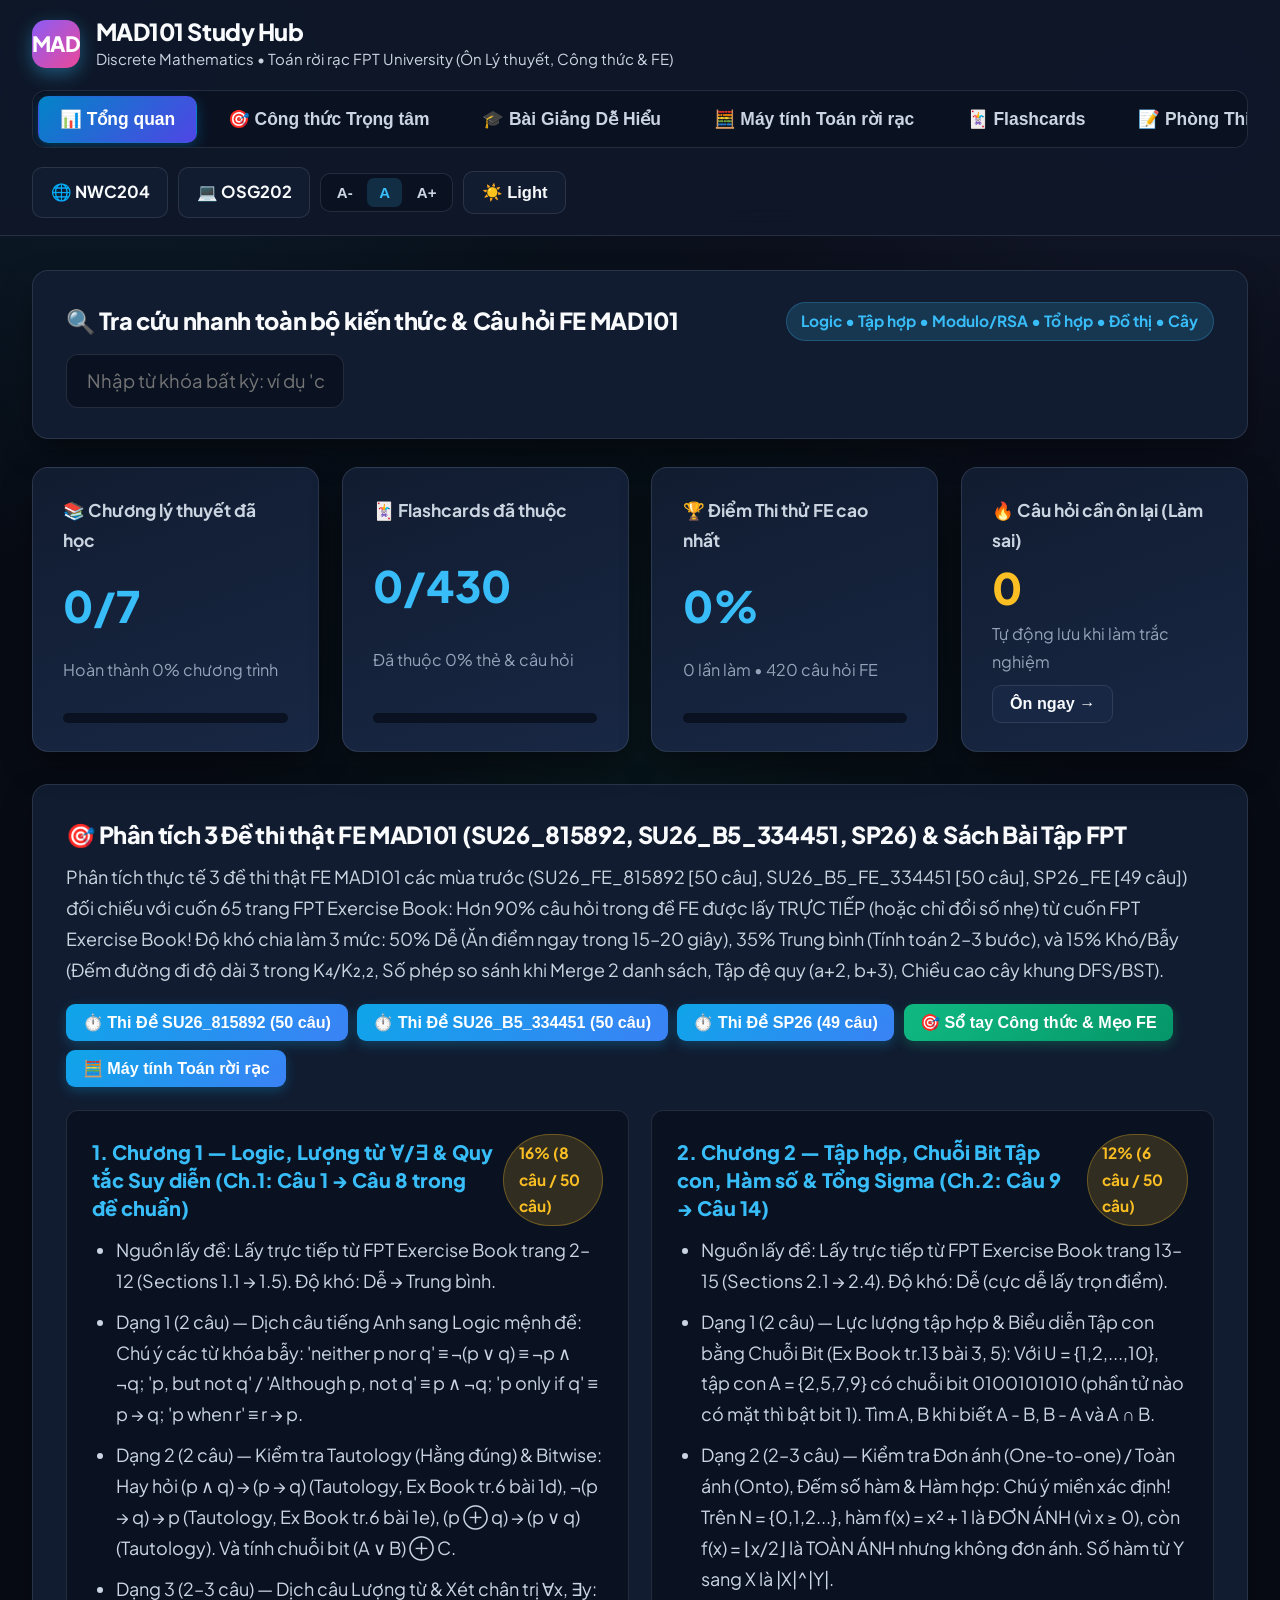
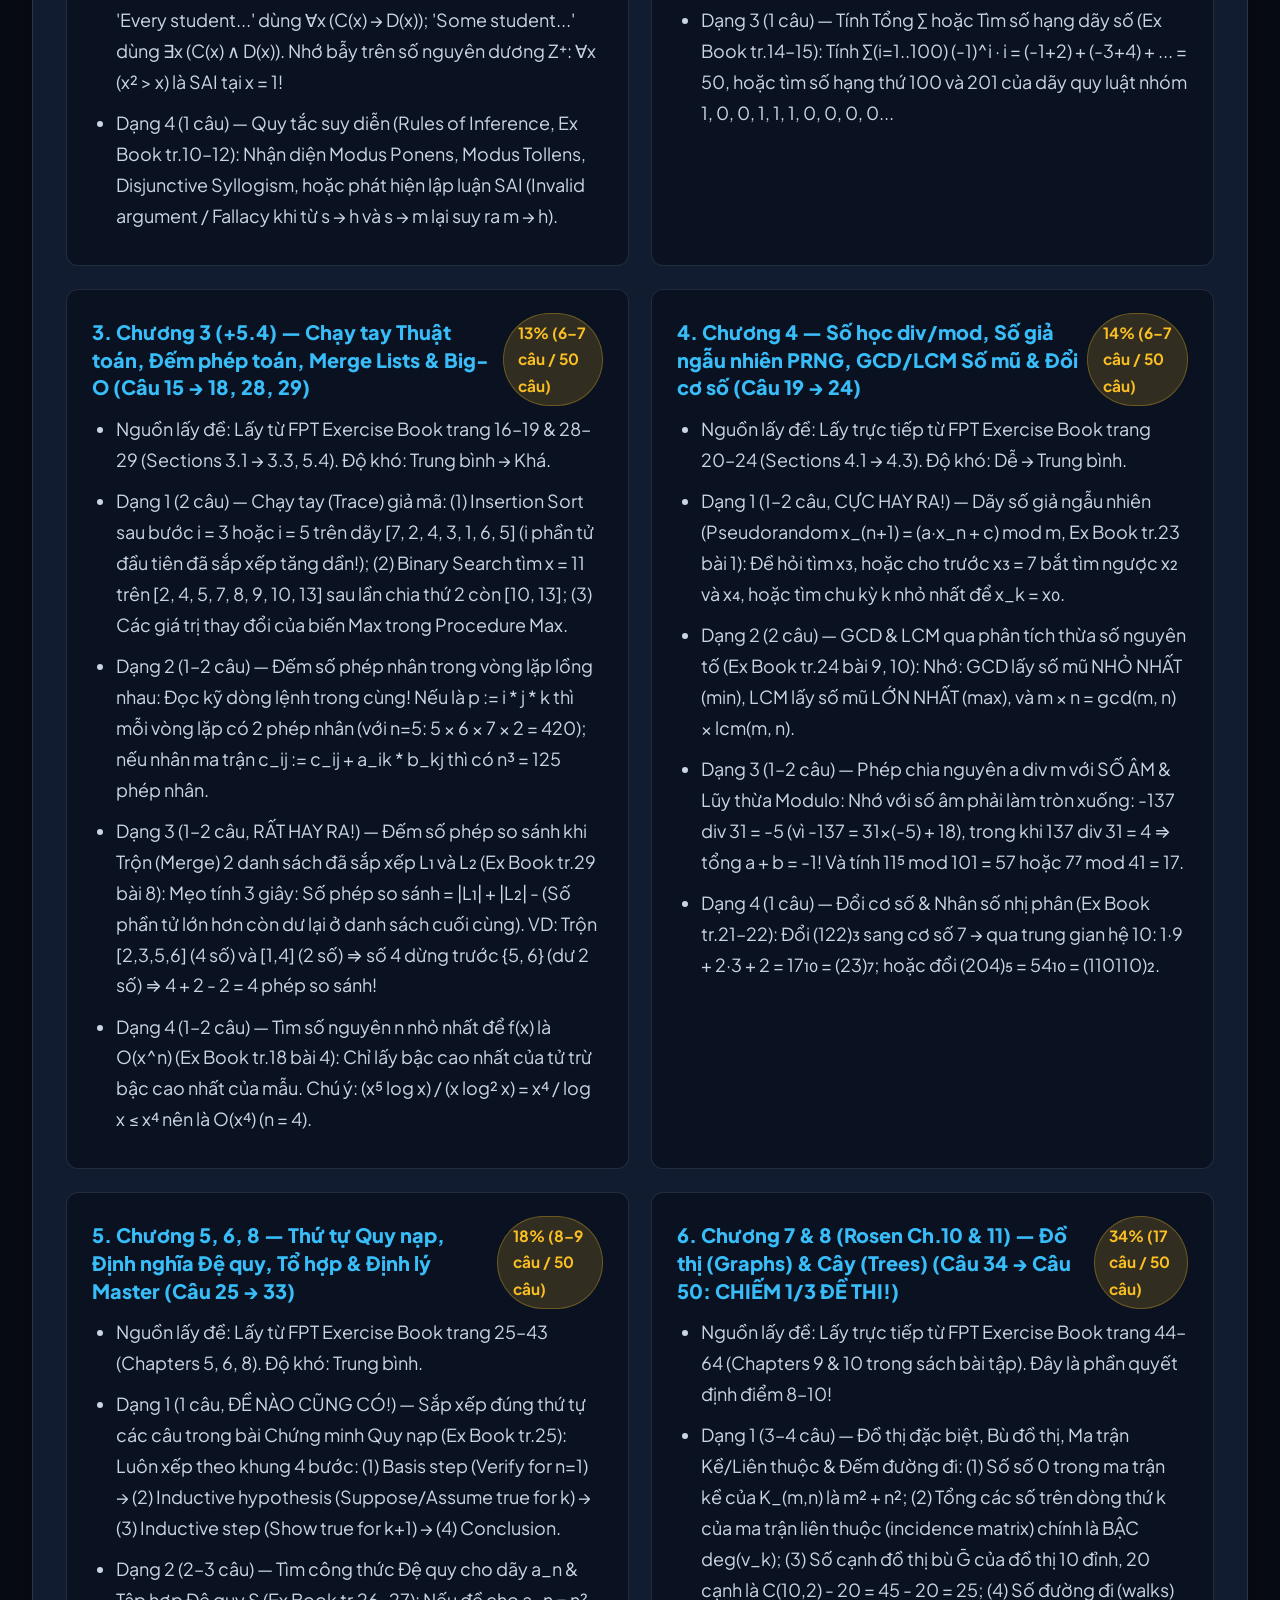
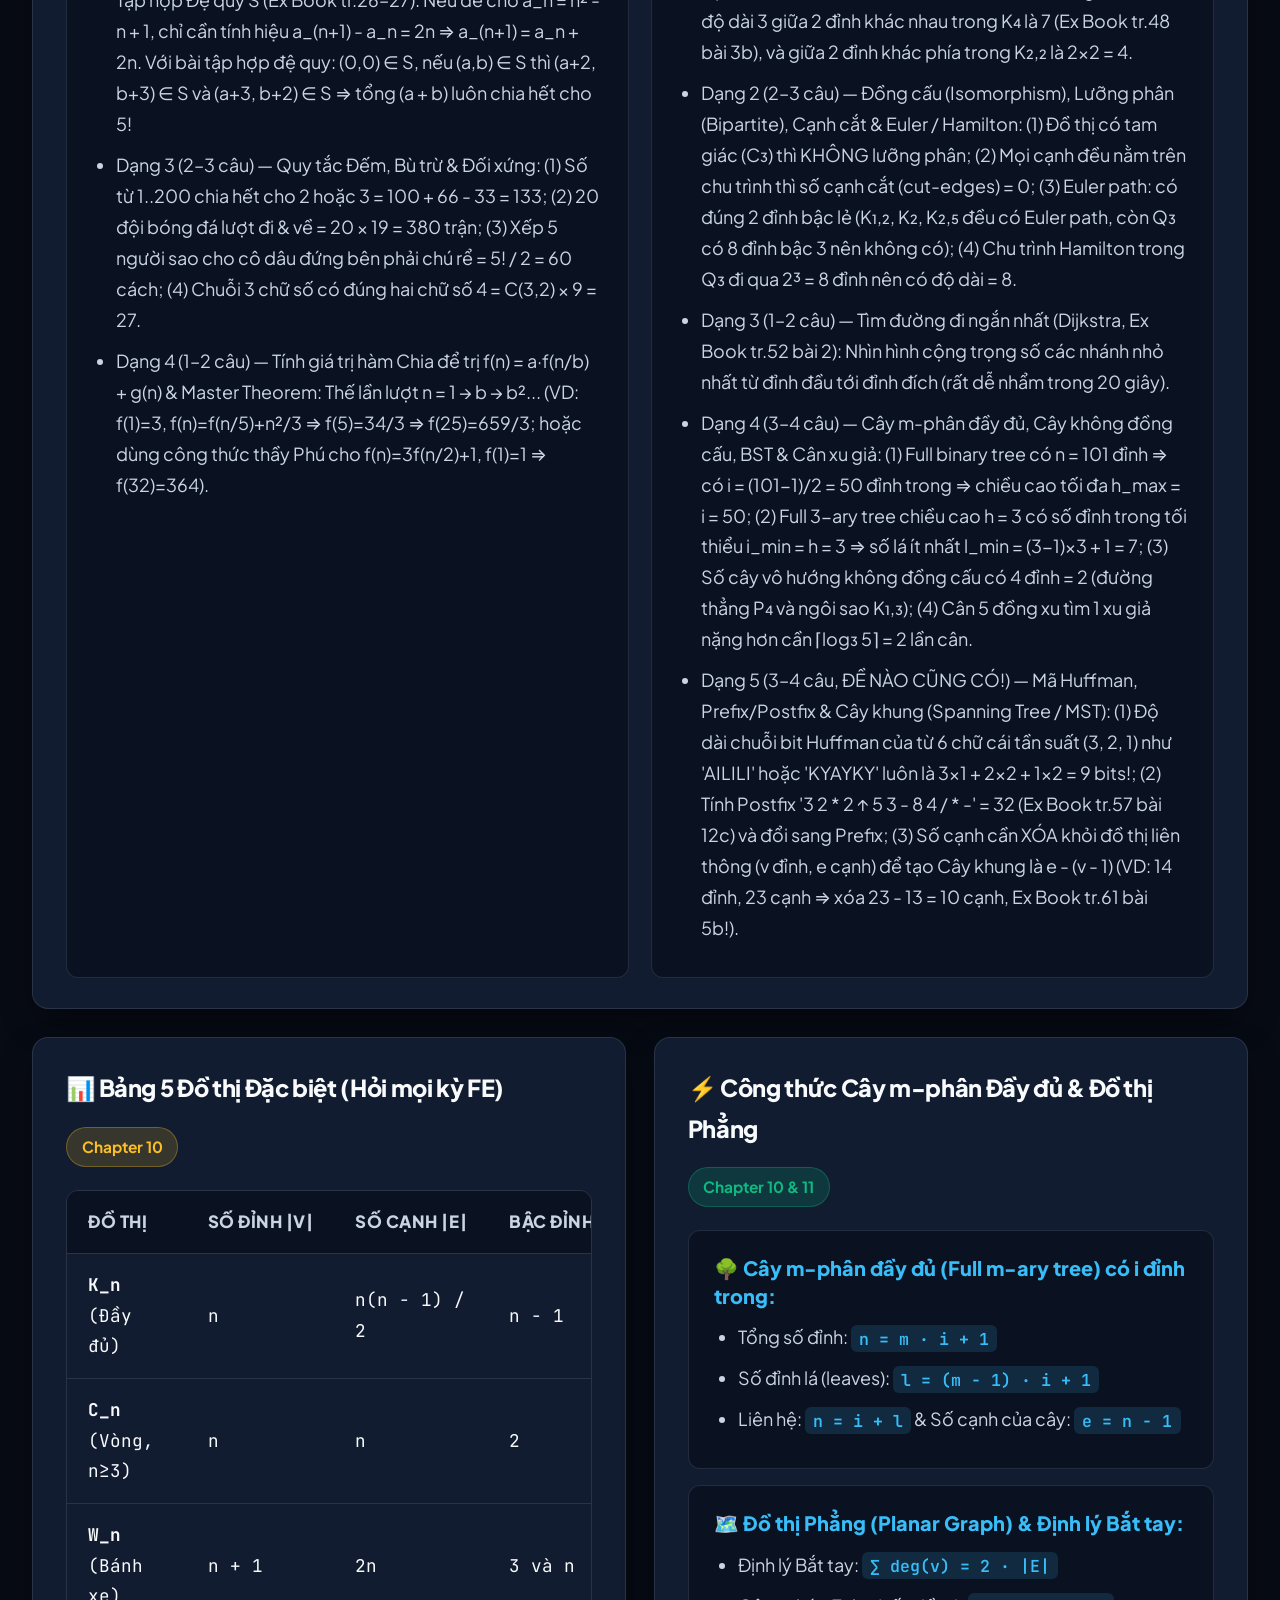
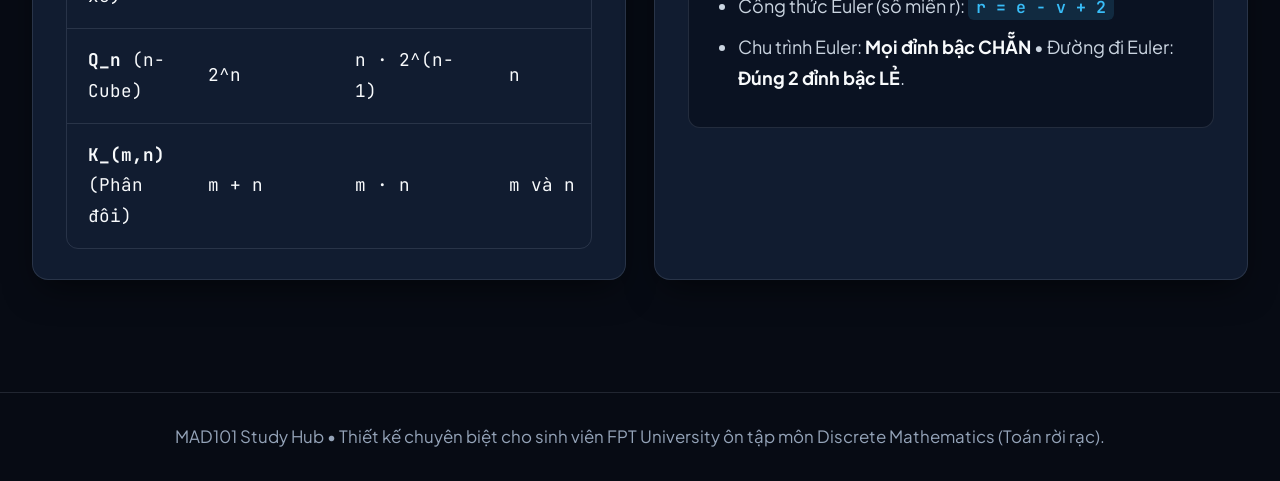
==== commit 4f52b544: "Add OSG202 Study Hub (441 MCQ flashcards with detailed explanations), MAD101 extra exams & course sw" ====
--- a/mad101.html
+++ b/mad101.html
@@ -31,7 +31,8 @@
       </nav>
 
       <div class="header-actions">
-        <a href="index.html" class="icon-btn" style="text-decoration:none;" title="Chuyển sang trang học môn NWC204 (Computer Networking)">🌐 Sang môn NWC204</a>
+        <a href="index.html" class="icon-btn" style="text-decoration:none;" title="Chuyển sang trang học môn NWC204 (Computer Networking)">🌐 NWC204</a>
+        <a href="osg202.html" class="icon-btn" style="text-decoration:none;" title="Chuyển sang trang học môn OSG202 (Operating Systems)">💻 OSG202</a>
         <div class="font-size-group" title="Điều chỉnh kích thước chữ trên toàn trang">
           <button class="font-btn" data-scale="0.95" onclick="setFontScale(0.95)">A-</button>
           <button class="font-btn active" data-scale="1.05" onclick="setFontScale(1.05)">A</button>
@@ -928,25 +929,25 @@
       <div class="card" style="margin-bottom:1.25rem;border:1px solid var(--accent);">
         <div class="card-header" style="margin-bottom:0.85rem;">
           <div>
-            <h2 class="card-title">🏛️ Phòng Thi Thử FE MAD101 Như Thật (Chuẩn EOS FPT University — 60 Phút / Thang Điểm 10.0)</h2>
+            <h2 class="card-title">🏛️ Phòng Thi Thử FE MAD101 Như Thật — Trọn Bộ 7 Đề Thi Thật (349 Câu Chuẩn EOS FPT • 60 Phút)</h2>
             <p style="font-size:0.93rem;color:var(--text-secondary);margin-top:0.25rem;">
-              Chọn 1 trong 3 đề thi thật các kỳ trước (nguyên bản 50 câu kèm hình vẽ đồ thị/cây/giả mã) hoặc đề ngẫu nhiên 50 câu. Bạn có thể chọn <strong>⏱️ Thi Như Thật (60 phút, nộp bài chấm điểm &amp; xem toàn bộ lời giải)</strong> hoặc <strong>💡 Luyện từng câu (hiện lời giải ngay)</strong>:
+              Đã cập nhật đủ <strong>7 Đề Thi Thật từ FA25 đến SU26</strong> (3 đề có full text + lời giải từng bước &amp; 4 đề ảnh mới `SP26 B5`, `SP26 RE`, `FA25 RE`, `FA25 FE` kèm phóng to ảnh). Chọn <strong>⏱️ Thi Như Thật (60 phút)</strong> hoặc <strong>💡 Luyện từng câu</strong>:
             </p>
           </div>
-          <span class="badge badge-warning">Chuẩn EOS 60 Phút</span>
-        </div>
-
-        <div class="grid-4" style="margin-bottom:0;">
+          <span class="badge badge-warning">7 Đề Thật • 449 Câu</span>
+        </div>
+
+        <div class="grid-4" style="margin-bottom:0.85rem;">
           <div class="theory-box" style="display:flex;flex-direction:column;justify-content:space-between;gap:0.65rem;border:1px solid var(--border);">
             <div>
               <div style="display:flex;justify-content:space-between;align-items:center;margin-bottom:0.35rem;">
-                <span class="badge badge-warning">Đề Thi Thật #1</span>
+                <span class="badge badge-warning">Đề Thật #1 • Full Giải</span>
                 <span class="mono" style="font-size:0.82rem;color:var(--text-secondary);">50 câu • 60p</span>
               </div>
-              <h4 style="font-size:1.05rem;margin-bottom:0.25rem;">🏆 Đề FE SU26 — Mã 815892</h4>
-              <p style="font-size:0.86rem;color:var(--text-secondary);margin:0;">Đề chuẩn 50 câu sắp xếp từ Chương 1 đến Chương 8 (Đồ thị, Cây, Huffman, MST, Merge).</p>
-            </div>
-            <div style="display:flex;flex-direction:column;gap:0.4rem;">
+              <h4 style="font-size:1.02rem;margin-bottom:0.25rem;">🏆 Đề FE SU26 — Mã 815892</h4>
+              <p style="font-size:0.84rem;color:var(--text-secondary);margin:0;">Đủ 50 câu sắp xếp từ Ch.1 → Ch.8 kèm hình vẽ &amp; lời giải chi tiết từng bước.</p>
+            </div>
+            <div style="display:flex;flex-direction:column;gap:0.35rem;">
               <button class="btn btn-sm" style="width:100%;justify-content:center;" onclick="launchRealExam('Đề FE SU26_815892 (50 câu)', 'exam', 60)">⏱️ Thi Như Thật (60 Phút)</button>
               <button class="btn btn-secondary btn-sm" style="width:100%;justify-content:center;" onclick="launchRealExam('Đề FE SU26_815892 (50 câu)', 'practice', 60)">💡 Luyện &amp; Xem giải ngay</button>
             </div>
@@ -955,13 +956,13 @@
           <div class="theory-box" style="display:flex;flex-direction:column;justify-content:space-between;gap:0.65rem;border:1px solid var(--border);">
             <div>
               <div style="display:flex;justify-content:space-between;align-items:center;margin-bottom:0.35rem;">
-                <span class="badge badge-warning">Đề Thi Thật #2</span>
+                <span class="badge badge-warning">Đề Thật #2 • Full Giải</span>
                 <span class="mono" style="font-size:0.82rem;color:var(--text-secondary);">50 câu • 60p</span>
               </div>
-              <h4 style="font-size:1.05rem;margin-bottom:0.25rem;">🏆 Đề FE SU26 B5 — Mã 334451</h4>
-              <p style="font-size:0.86rem;color:var(--text-secondary);margin:0;">Đề thật 50 câu trộn thứ tự ngẫu nhiên chuẩn EOS (Kruskal, Binary Search, Incidence Matrix).</p>
-            </div>
-            <div style="display:flex;flex-direction:column;gap:0.4rem;">
+              <h4 style="font-size:1.02rem;margin-bottom:0.25rem;">🏆 Đề FE SU26 B5 — Mã 334451</h4>
+              <p style="font-size:0.84rem;color:var(--text-secondary);margin:0;">Đủ 50 câu trộn thứ tự EOS (Kruskal, Binary Search, Incidence Matrix) + full giải.</p>
+            </div>
+            <div style="display:flex;flex-direction:column;gap:0.35rem;">
               <button class="btn btn-sm" style="width:100%;justify-content:center;" onclick="launchRealExam('Đề FE SU26_B5_334451 (50 câu)', 'exam', 60)">⏱️ Thi Như Thật (60 Phút)</button>
               <button class="btn btn-secondary btn-sm" style="width:100%;justify-content:center;" onclick="launchRealExam('Đề FE SU26_B5_334451 (50 câu)', 'practice', 60)">💡 Luyện &amp; Xem giải ngay</button>
             </div>
@@ -970,30 +971,92 @@
           <div class="theory-box" style="display:flex;flex-direction:column;justify-content:space-between;gap:0.65rem;border:1px solid var(--border);">
             <div>
               <div style="display:flex;justify-content:space-between;align-items:center;margin-bottom:0.35rem;">
-                <span class="badge badge-warning">Đề Thi Thật #3</span>
+                <span class="badge badge-warning">Đề Thật #3 • Full Giải</span>
                 <span class="mono" style="font-size:0.82rem;color:var(--text-secondary);">49 câu • 60p</span>
               </div>
-              <h4 style="font-size:1.05rem;margin-bottom:0.25rem;">🏆 Đề FE SP26 — Kỳ Spring</h4>
-              <p style="font-size:0.86rem;color:var(--text-secondary);margin:0;">Đề thật 49 câu kỳ SP26 (Inorder, Prim, BFS, Dijkstra, Postfix, Master Theorem).</p>
-            </div>
-            <div style="display:flex;flex-direction:column;gap:0.4rem;">
+              <h4 style="font-size:1.02rem;margin-bottom:0.25rem;">🏆 Đề FE SP26 — Kỳ Spring</h4>
+              <p style="font-size:0.84rem;color:var(--text-secondary);margin:0;">Đủ 49 câu kỳ SP26 (Inorder, Prim, BFS, Dijkstra, Postfix) + lời giải từng bước.</p>
+            </div>
+            <div style="display:flex;flex-direction:column;gap:0.35rem;">
               <button class="btn btn-sm" style="width:100%;justify-content:center;" onclick="launchRealExam('Đề FE SP26 (49 câu)', 'exam', 60)">⏱️ Thi Như Thật (60 Phút)</button>
               <button class="btn btn-secondary btn-sm" style="width:100%;justify-content:center;" onclick="launchRealExam('Đề FE SP26 (49 câu)', 'practice', 60)">💡 Luyện &amp; Xem giải ngay</button>
             </div>
           </div>
 
-          <div class="theory-box" style="display:flex;flex-direction:column;justify-content:space-between;gap:0.65rem;border:1px solid var(--border);">
+          <div class="theory-box" style="display:flex;flex-direction:column;justify-content:space-between;gap:0.65rem;border:1px solid var(--accent);">
+            <div>
+              <div style="display:flex;justify-content:space-between;align-items:center;margin-bottom:0.35rem;">
+                <span class="badge">MỚI • Đề Thật #4</span>
+                <span class="mono" style="font-size:0.82rem;color:var(--text-secondary);">50 câu • 60p</span>
+              </div>
+              <h4 style="font-size:1.02rem;margin-bottom:0.25rem;">📸 Đề FE SP26 B5 (Đề Ảnh)</h4>
+              <p style="font-size:0.84rem;color:var(--text-secondary);margin:0;">Đủ 50 câu ảnh chụp EOS thật kỳ SP26 Block 5 (Huffman, Kₘ,ₙ, Truy hồi f(2010)).</p>
+            </div>
+            <div style="display:flex;flex-direction:column;gap:0.35rem;">
+              <button class="btn btn-sm" style="width:100%;justify-content:center;" onclick="launchRealExam('Đề FE SP26 B5 (50 câu - Ảnh)', 'exam', 60)">⏱️ Thi Như Thật (60 Phút)</button>
+              <button class="btn btn-secondary btn-sm" style="width:100%;justify-content:center;" onclick="launchRealExam('Đề FE SP26 B5 (50 câu - Ảnh)', 'practice', 60)">💡 Luyện &amp; Xem đáp án</button>
+            </div>
+          </div>
+        </div>
+
+        <div class="grid-4" style="margin-bottom:0;">
+          <div class="theory-box" style="display:flex;flex-direction:column;justify-content:space-between;gap:0.65rem;border:1px solid var(--accent);">
+            <div>
+              <div style="display:flex;justify-content:space-between;align-items:center;margin-bottom:0.35rem;">
+                <span class="badge">MỚI • Đề Thật #5</span>
+                <span class="mono" style="font-size:0.82rem;color:var(--text-secondary);">50 câu • 60p</span>
+              </div>
+              <h4 style="font-size:1.02rem;margin-bottom:0.25rem;">📸 Đề FE SP26 RE (Đề Ảnh)</h4>
+              <p style="font-size:0.84rem;color:var(--text-secondary);margin:0;">Đủ 50 câu ảnh chụp EOS thật kỳ thi lại SP26 RE (Bảng chân trị, Dãy số, Đồ thị).</p>
+            </div>
+            <div style="display:flex;flex-direction:column;gap:0.35rem;">
+              <button class="btn btn-sm" style="width:100%;justify-content:center;" onclick="launchRealExam('Đề FE SP26 RE (50 câu - Ảnh)', 'exam', 60)">⏱️ Thi Như Thật (60 Phút)</button>
+              <button class="btn btn-secondary btn-sm" style="width:100%;justify-content:center;" onclick="launchRealExam('Đề FE SP26 RE (50 câu - Ảnh)', 'practice', 60)">💡 Luyện &amp; Xem đáp án</button>
+            </div>
+          </div>
+
+          <div class="theory-box" style="display:flex;flex-direction:column;justify-content:space-between;gap:0.65rem;border:1px solid var(--accent);">
+            <div>
+              <div style="display:flex;justify-content:space-between;align-items:center;margin-bottom:0.35rem;">
+                <span class="badge">MỚI • Đề Thật #6</span>
+                <span class="mono" style="font-size:0.82rem;color:var(--text-secondary);">50 câu • 60p</span>
+              </div>
+              <h4 style="font-size:1.02rem;margin-bottom:0.25rem;">📸 Đề FE FA25 RE (Đề Ảnh)</h4>
+              <p style="font-size:0.84rem;color:var(--text-secondary);margin:0;">Đủ 50 câu ảnh chụp EOS thật kỳ FA25 RE (131 mod 37, Tập hợp ∈/⊆, Hamilton Kₘ,ₙ).</p>
+            </div>
+            <div style="display:flex;flex-direction:column;gap:0.35rem;">
+              <button class="btn btn-sm" style="width:100%;justify-content:center;" onclick="launchRealExam('Đề FE FA25 RE (50 câu - Ảnh)', 'exam', 60)">⏱️ Thi Như Thật (60 Phút)</button>
+              <button class="btn btn-secondary btn-sm" style="width:100%;justify-content:center;" onclick="launchRealExam('Đề FE FA25 RE (50 câu - Ảnh)', 'practice', 60)">💡 Luyện &amp; Xem đáp án</button>
+            </div>
+          </div>
+
+          <div class="theory-box" style="display:flex;flex-direction:column;justify-content:space-between;gap:0.65rem;border:1px solid var(--accent);">
+            <div>
+              <div style="display:flex;justify-content:space-between;align-items:center;margin-bottom:0.35rem;">
+                <span class="badge">MỚI • Đề Thật #7</span>
+                <span class="mono" style="font-size:0.82rem;color:var(--text-secondary);">50 câu • 60p</span>
+              </div>
+              <h4 style="font-size:1.02rem;margin-bottom:0.25rem;">📸 Đề FE FA25 FE (Đề Ảnh)</h4>
+              <p style="font-size:0.84rem;color:var(--text-secondary);margin:0;">Đủ 50 câu ảnh chụp EOS thật kỳ FA25 FE (-112 div/mod 19, Directed Euler, MST).</p>
+            </div>
+            <div style="display:flex;flex-direction:column;gap:0.35rem;">
+              <button class="btn btn-sm" style="width:100%;justify-content:center;" onclick="launchRealExam('Đề FE FA25 FE (50 câu - Ảnh)', 'exam', 60)">⏱️ Thi Như Thật (60 Phút)</button>
+              <button class="btn btn-secondary btn-sm" style="width:100%;justify-content:center;" onclick="launchRealExam('Đề FE FA25 FE (50 câu - Ảnh)', 'practice', 60)">💡 Luyện &amp; Xem đáp án</button>
+            </div>
+          </div>
+
+          <div class="theory-box" style="display:flex;flex-direction:column;justify-content:space-between;gap:0.65rem;border:1px solid var(--success);">
             <div>
               <div style="display:flex;justify-content:space-between;align-items:center;margin-bottom:0.35rem;">
                 <span class="badge badge-success">Đề Tổ Hợp Chuẩn</span>
                 <span class="mono" style="font-size:0.82rem;color:var(--text-secondary);">50 câu • 60p</span>
               </div>
-              <h4 style="font-size:1.05rem;margin-bottom:0.25rem;">🎲 Đề Thi Thử Ngẫu Nhiên 50 Câu</h4>
-              <p style="font-size:0.86rem;color:var(--text-secondary);margin:0;">Bốc ngẫu nhiên 50 câu từ ngân hàng 239 câu FE chuẩn tỷ lệ 8 chương, bấm giờ 60 phút.</p>
-            </div>
-            <div style="display:flex;flex-direction:column;gap:0.4rem;">
-              <button class="btn btn-success btn-sm" style="width:100%;justify-content:center;" onclick="launchRealExam('ALL', 'exam', 60, 50)">⏱️ Thi Đề Ngẫu Nhiên 50 Câu</button>
-              <button class="btn btn-secondary btn-sm" style="width:100%;justify-content:center;" onclick="launchRealExam('WRONG', 'practice', 60)">🔥 Ôn riêng các câu làm sai</button>
+              <h4 style="font-size:1.02rem;margin-bottom:0.25rem;">🎲 Thi Ngẫu Nhiên &amp; Ôn Câu Sai</h4>
+              <p style="font-size:0.84rem;color:var(--text-secondary);margin:0;">Bốc ngẫu nhiên 50 câu từ kho 449 câu hoặc ôn riêng 10 dạng bẫy mới FA25/SP26.</p>
+            </div>
+            <div style="display:flex;flex-direction:column;gap:0.35rem;">
+              <button class="btn btn-success btn-sm" style="width:100%;justify-content:center;" onclick="launchRealExam('ALL', 'exam', 60, 50)">⏱️ Thi Ngẫu Nhiên 50 Câu</button>
+              <button class="btn btn-secondary btn-sm" style="width:100%;justify-content:center;" onclick="launchRealExam('Đề FE FA25 & SP26 B5 (Dạng Mới)', 'practice', 30)">🔥 Ôn 10 Dạng Bẫy Mới (Full Giải)</button>
             </div>
           </div>
         </div>
@@ -1046,9 +1109,10 @@
 
           <div id="quiz-q-text" class="quiz-question-text" style="white-space:pre-line;"></div>
 
-          <!-- Question Diagram / Image Container -->
+          <!-- Question Diagram / Image Container (Click to Zoom) -->
           <div id="quiz-q-image-box" style="display:none;margin:0.85rem 0 1.1rem 0;text-align:center;background:#ffffff;padding:0.75rem;border-radius:10px;border:1px solid var(--border);">
-            <img id="quiz-q-image" src="" alt="Hình minh họa câu hỏi FE MAD101" style="max-width:100%;max-height:420px;border-radius:6px;object-fit:contain;" />
+            <img id="quiz-q-image" src="" alt="Hình minh họa câu hỏi FE MAD101" style="max-width:100%;max-height:520px;border-radius:6px;object-fit:contain;cursor:zoom-in;" onclick="openImageZoom(this.src)" title="Bấm vào ảnh để phóng to toàn màn hình" />
+            <div style="font-size:0.78rem;color:#475569;margin-top:0.35rem;">🔍 Bấm trực tiếp vào ảnh để phóng to toàn màn hình</div>
           </div>
 
           <div id="quiz-options-list"></div>
@@ -1087,11 +1151,17 @@
 
   <div class="toast" id="app-toast">Đã lưu!</div>
 
+  <!-- Fullscreen Image Zoom Lightbox -->
+  <div id="img-zoom-modal" onclick="this.style.display='none'" style="display:none;position:fixed;inset:0;z-index:9999;background:rgba(15,23,42,0.92);align-items:center;justify-content:center;padding:1.5rem;cursor:zoom-out;">
+    <img id="img-zoom-target" src="" alt="Phóng to ảnh câu hỏi" style="max-width:96vw;max-height:92vh;border-radius:10px;background:#fff;padding:0.5rem;box-shadow:0 20px 60px rgba(0,0,0,0.6);" />
+  </div>
+
   <footer class="footer">
     MAD101 Study Hub • Thiết kế chuyên biệt cho sinh viên FPT University ôn tập môn Discrete Mathematics (Toán rời rạc).
   </footer>
 
   <script src="js/mad101-data.js"></script>
+  <script src="js/mad101-extra-exams.js"></script>
   <script src="js/mad101-lessons.js"></script>
   <script src="js/mad101-app.js"></script>
 </body>
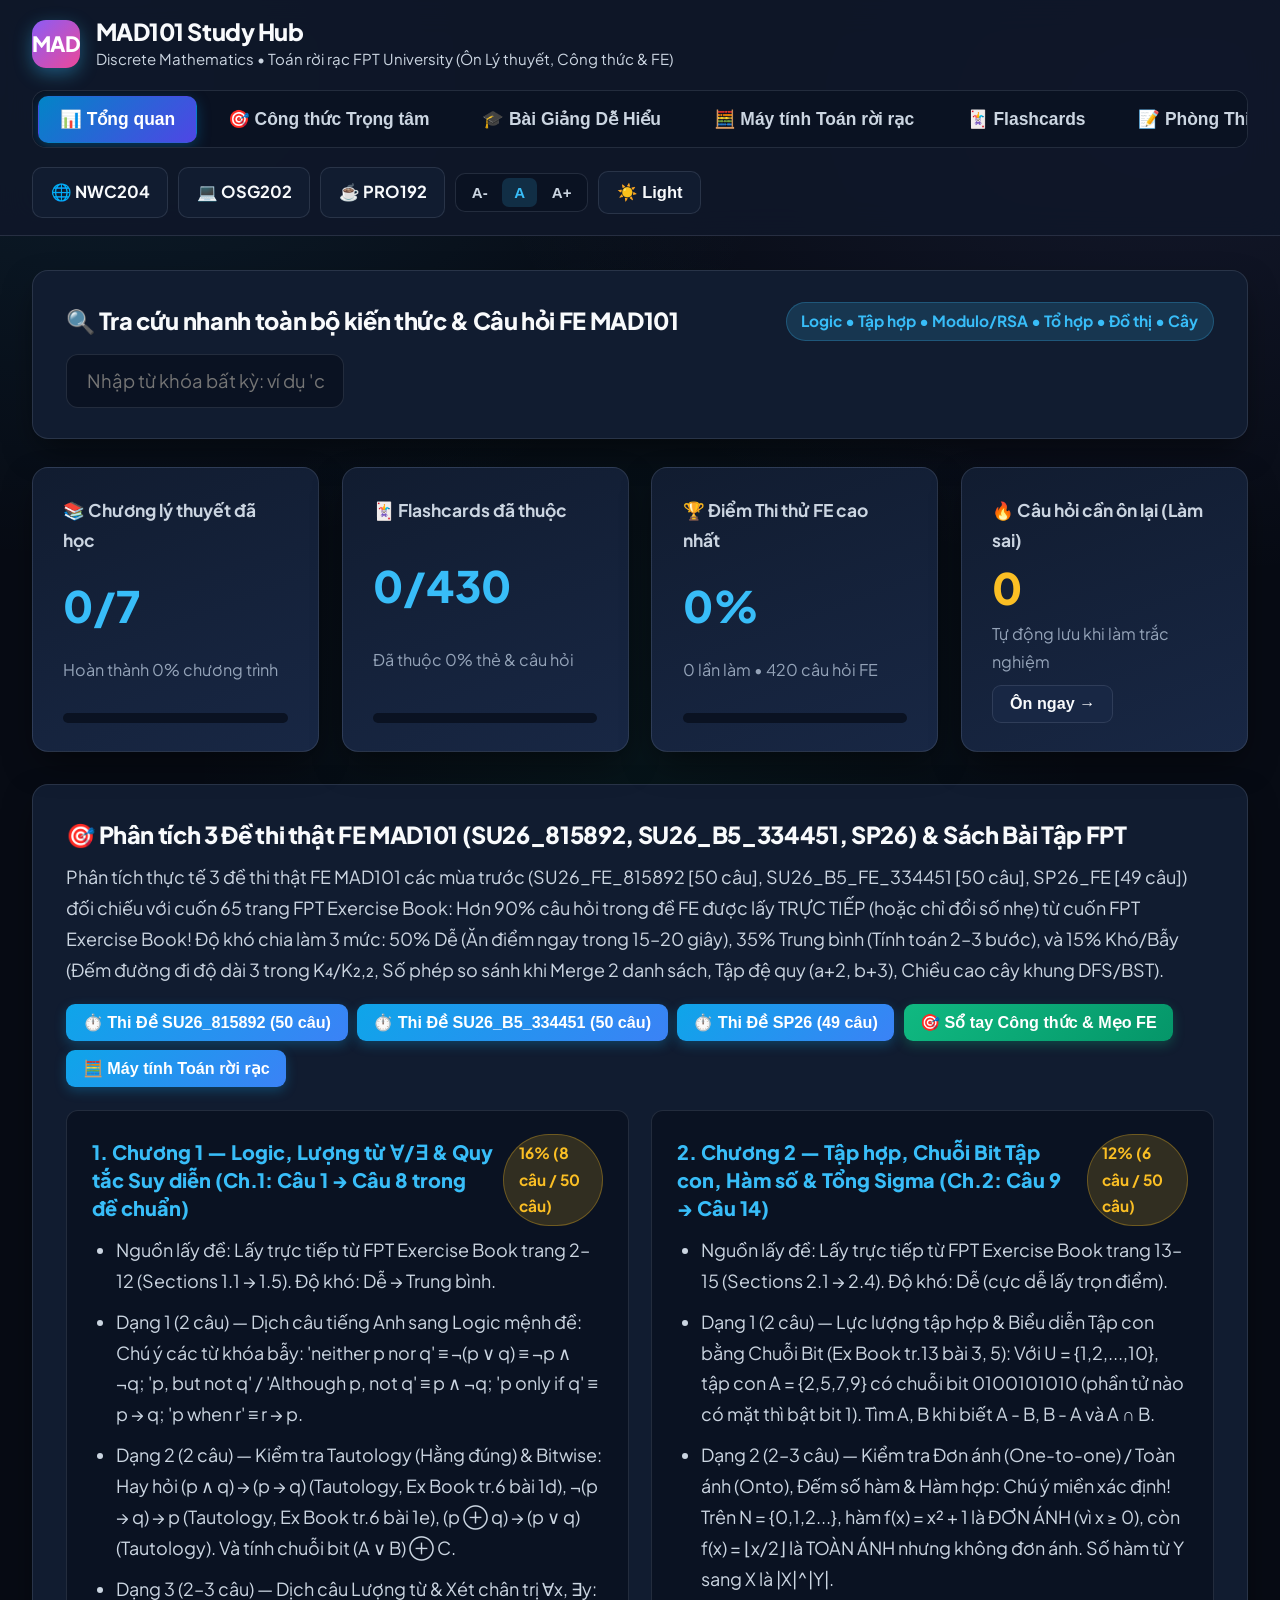
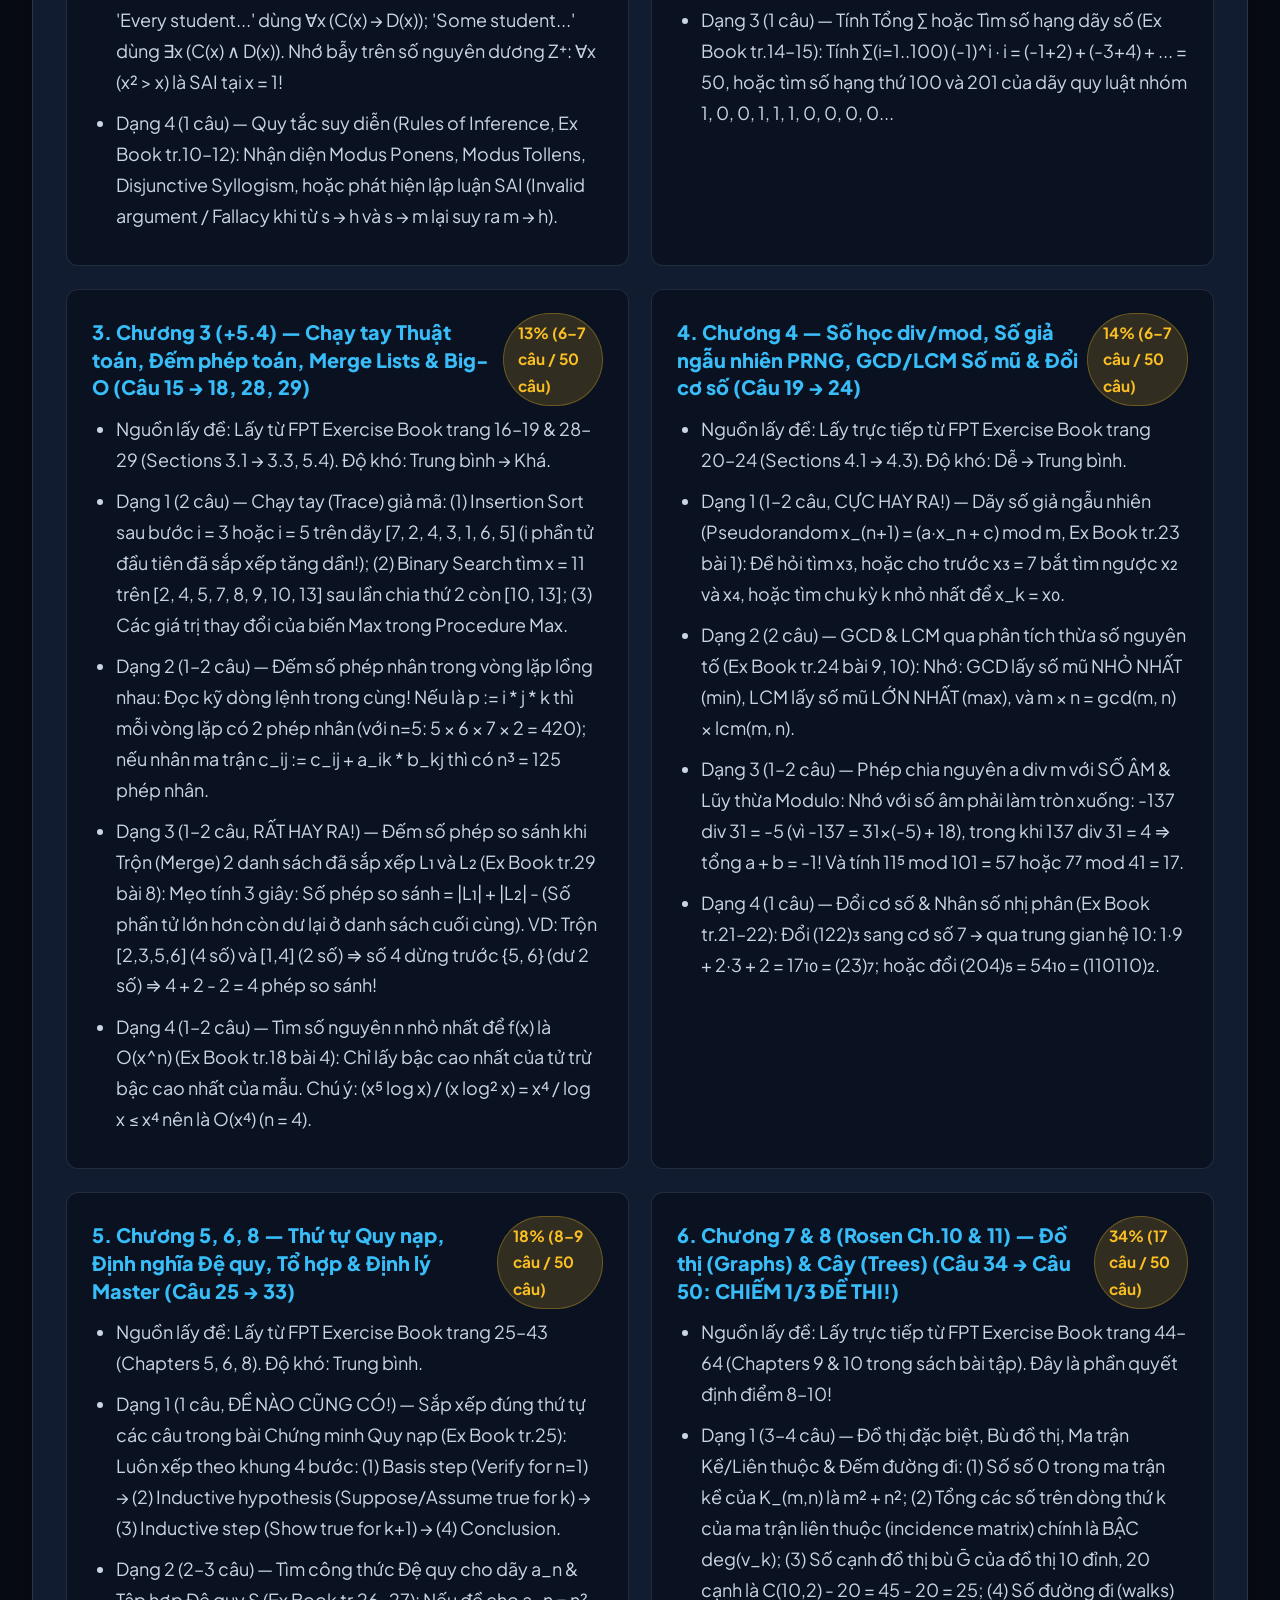
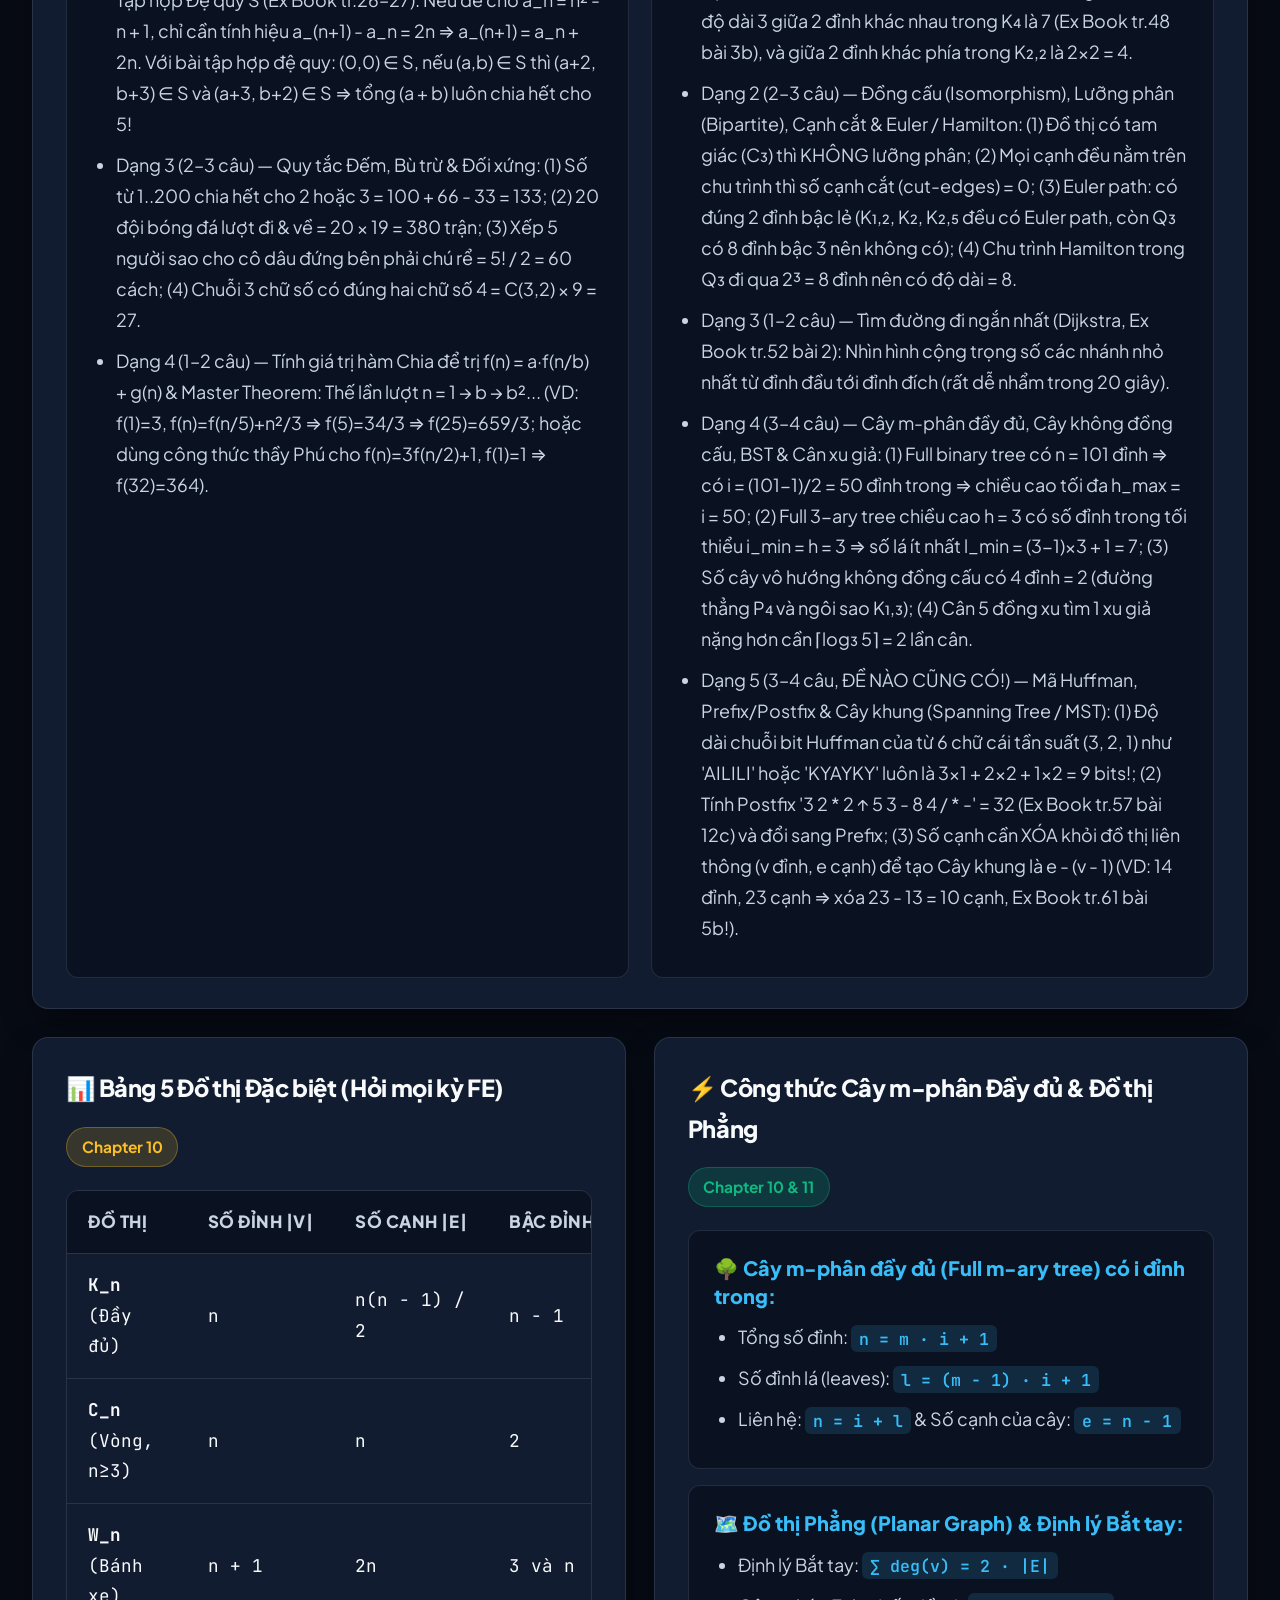
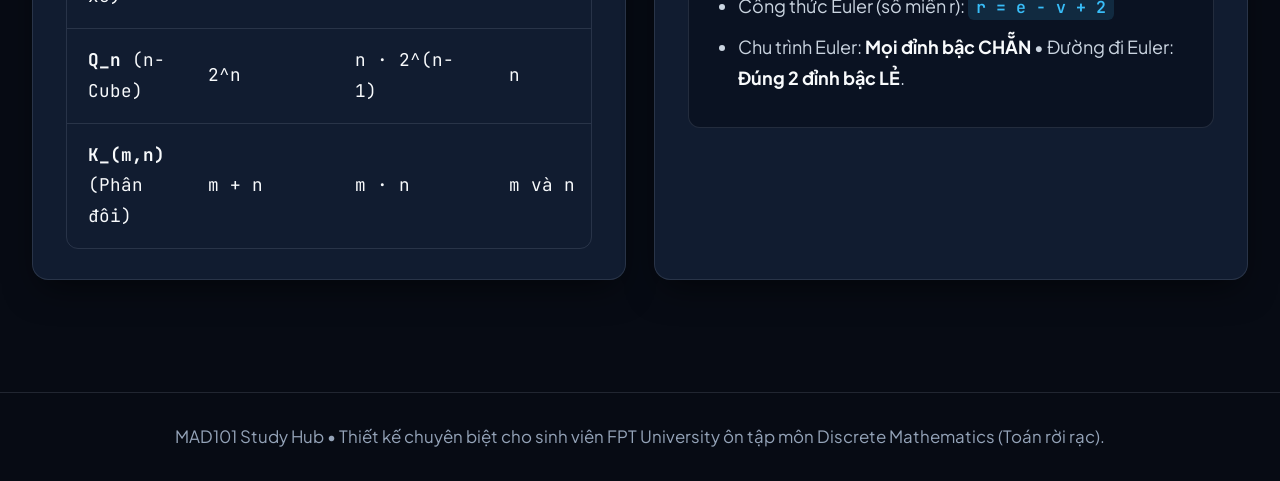
==== commit 2e5137e9: "Add PRO192 Study Hub with 425 FE questions (all 6 newest exams in full text + Vietnamese explanation" ====
--- a/mad101.html
+++ b/mad101.html
@@ -33,6 +33,7 @@
       <div class="header-actions">
         <a href="index.html" class="icon-btn" style="text-decoration:none;" title="Chuyển sang trang học môn NWC204 (Computer Networking)">🌐 NWC204</a>
         <a href="osg202.html" class="icon-btn" style="text-decoration:none;" title="Chuyển sang trang học môn OSG202 (Operating Systems)">💻 OSG202</a>
+        <a href="pro192.html" class="icon-btn" style="text-decoration:none;" title="Chuyển sang trang học môn PRO192 (Object-Oriented Programming with Java)">☕ PRO192</a>
         <div class="font-size-group" title="Điều chỉnh kích thước chữ trên toàn trang">
           <button class="font-btn" data-scale="0.95" onclick="setFontScale(0.95)">A-</button>
           <button class="font-btn active" data-scale="1.05" onclick="setFontScale(1.05)">A</button>
